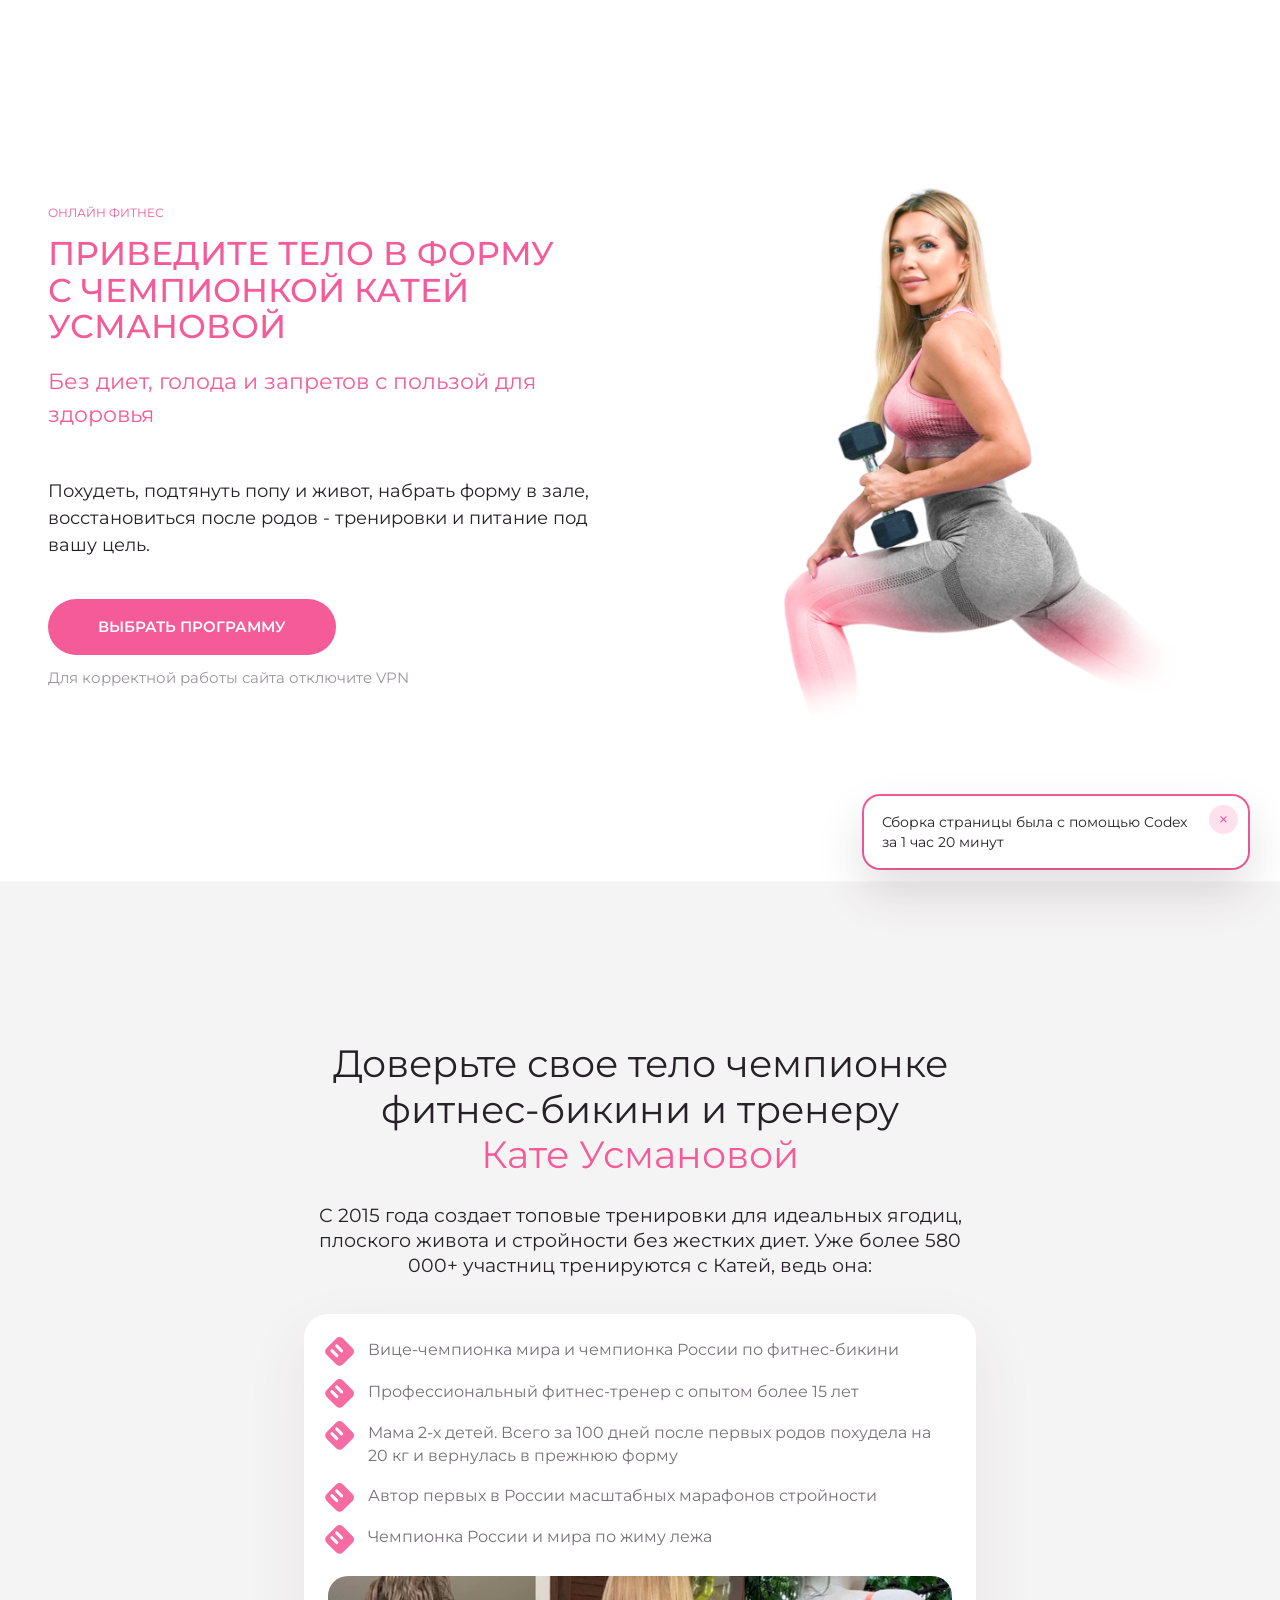
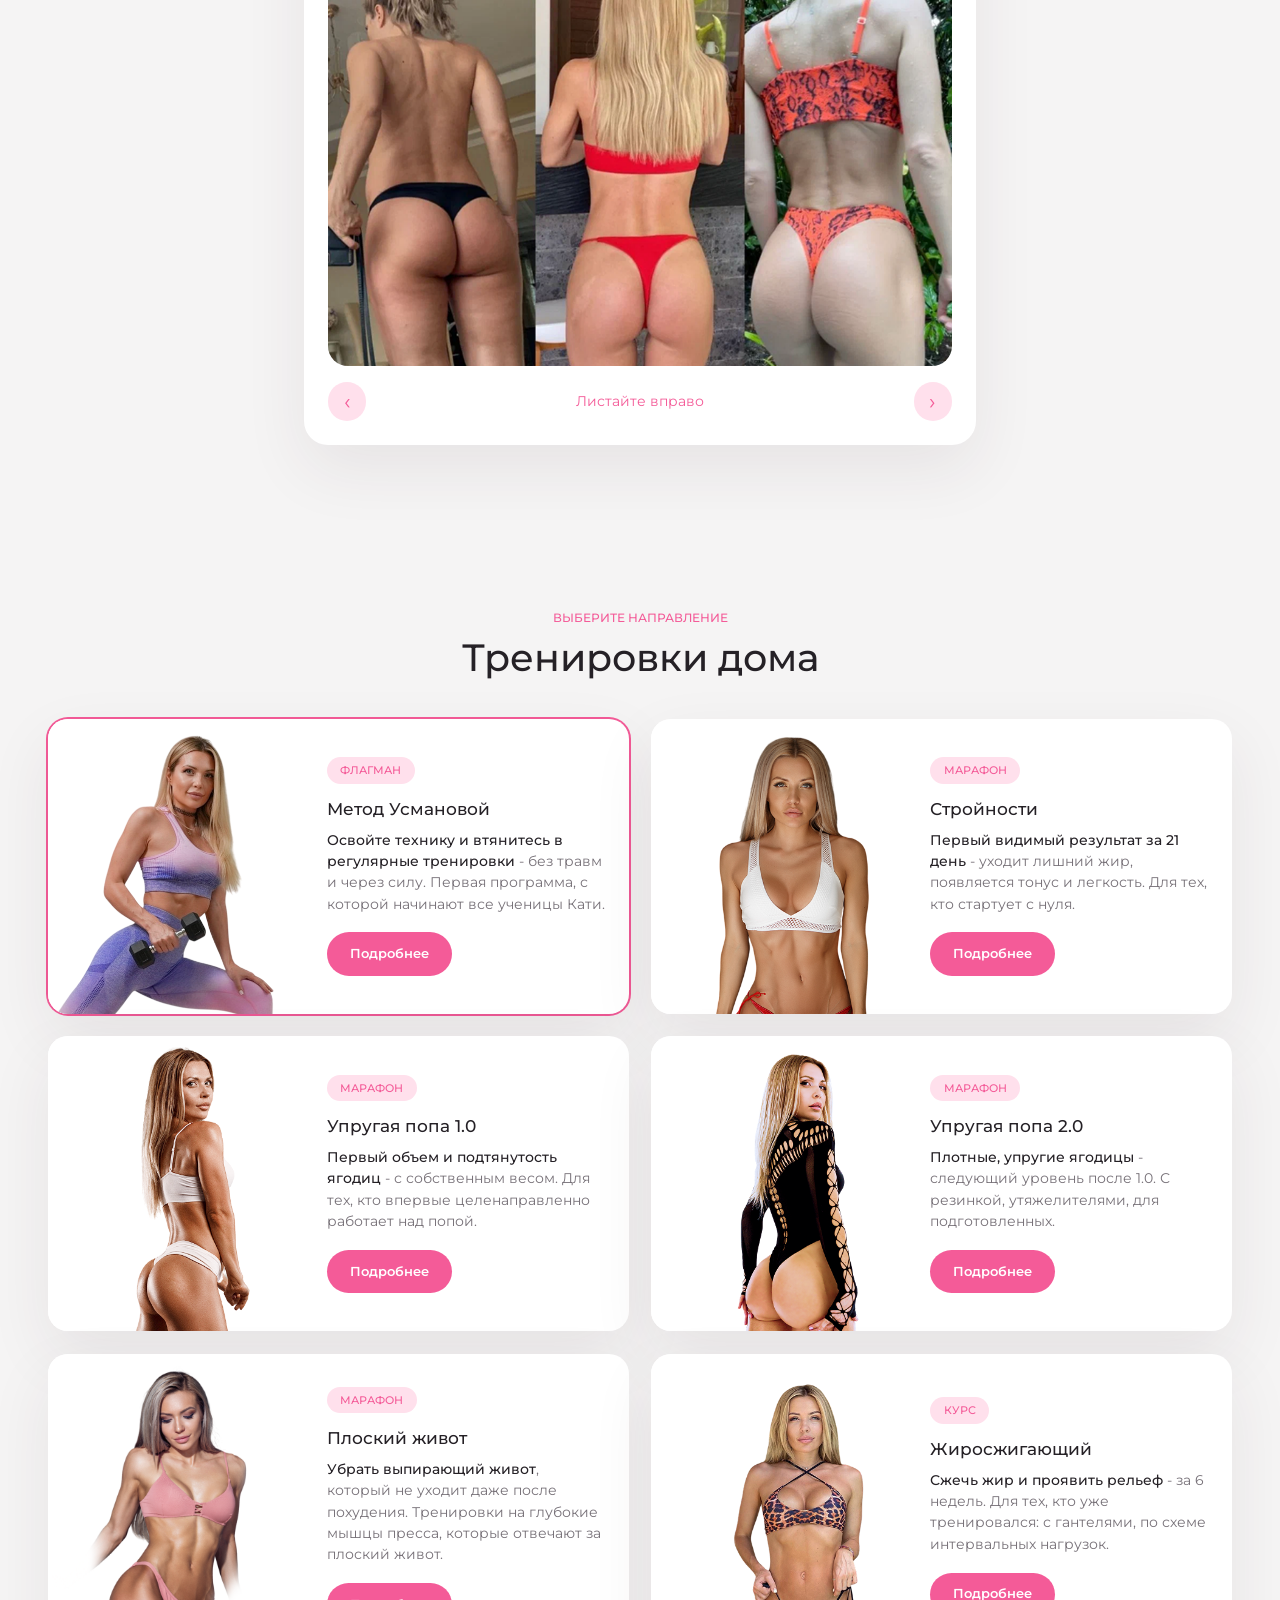
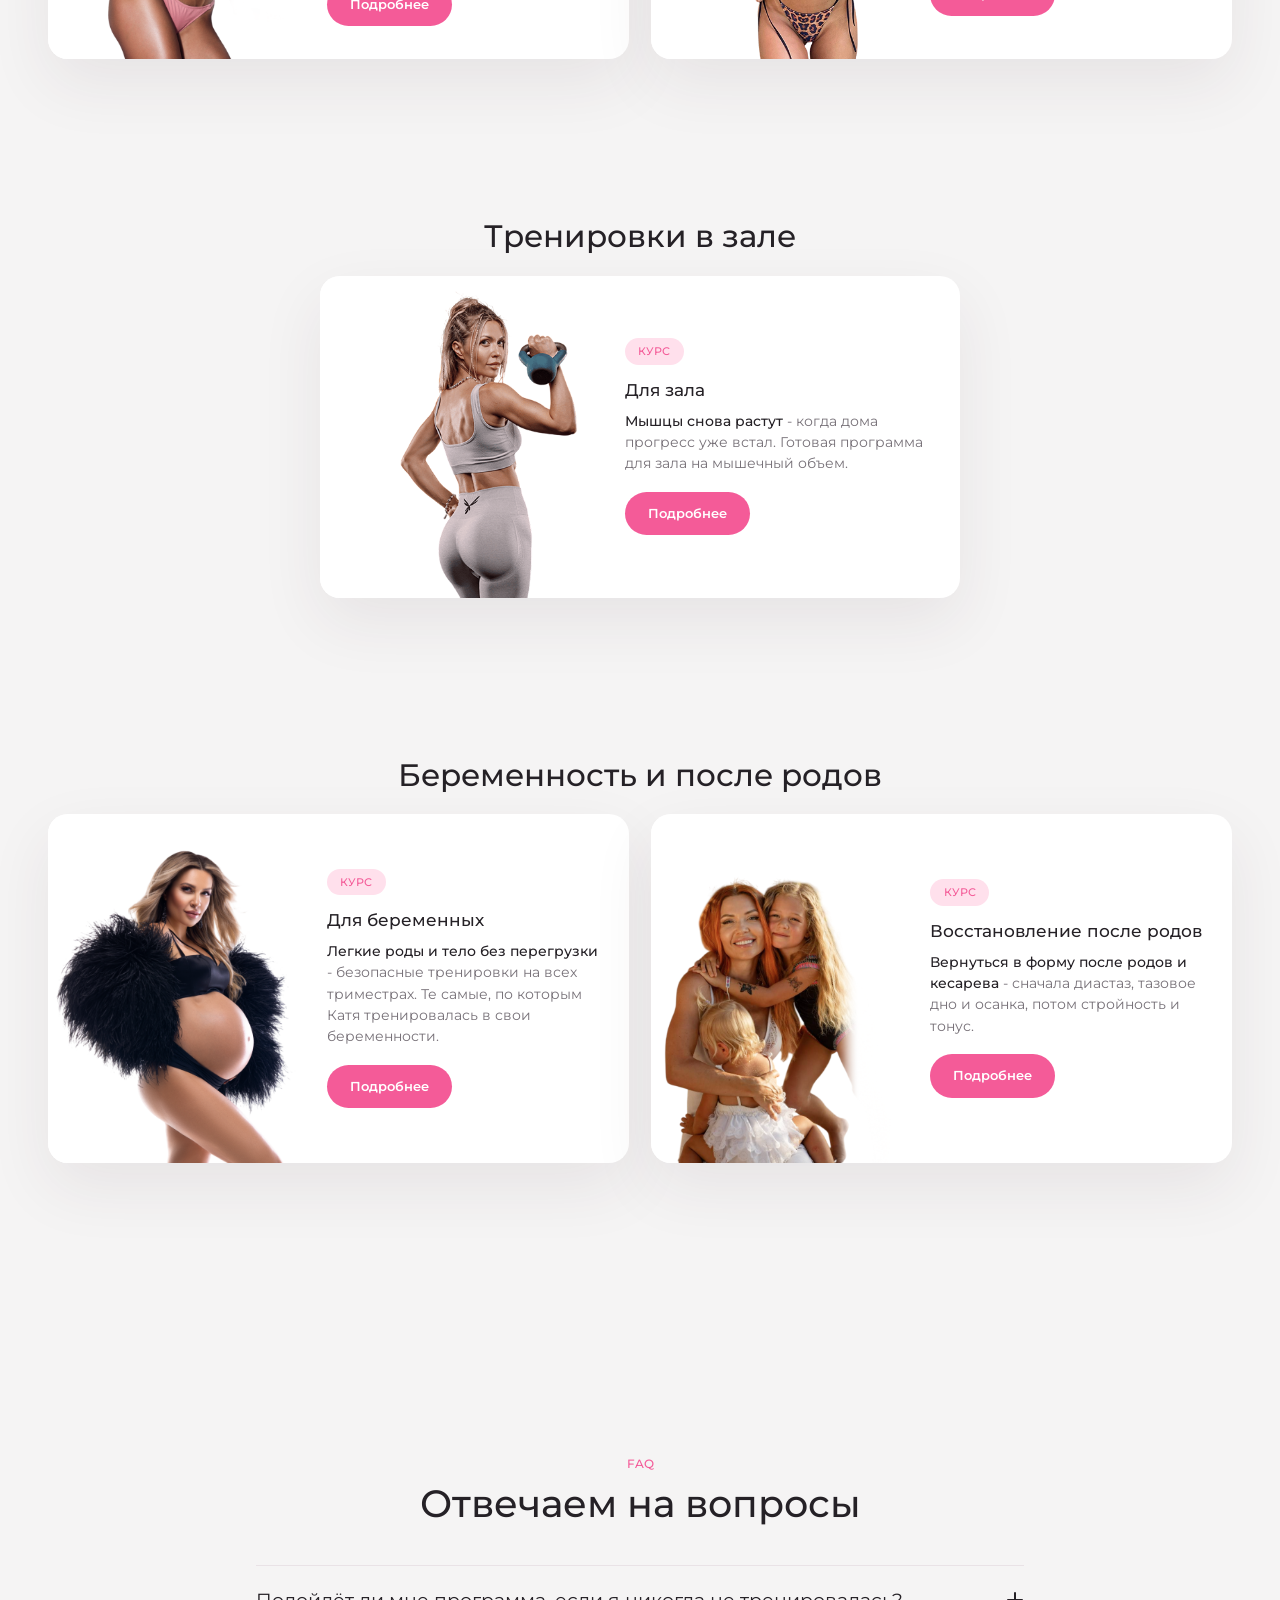
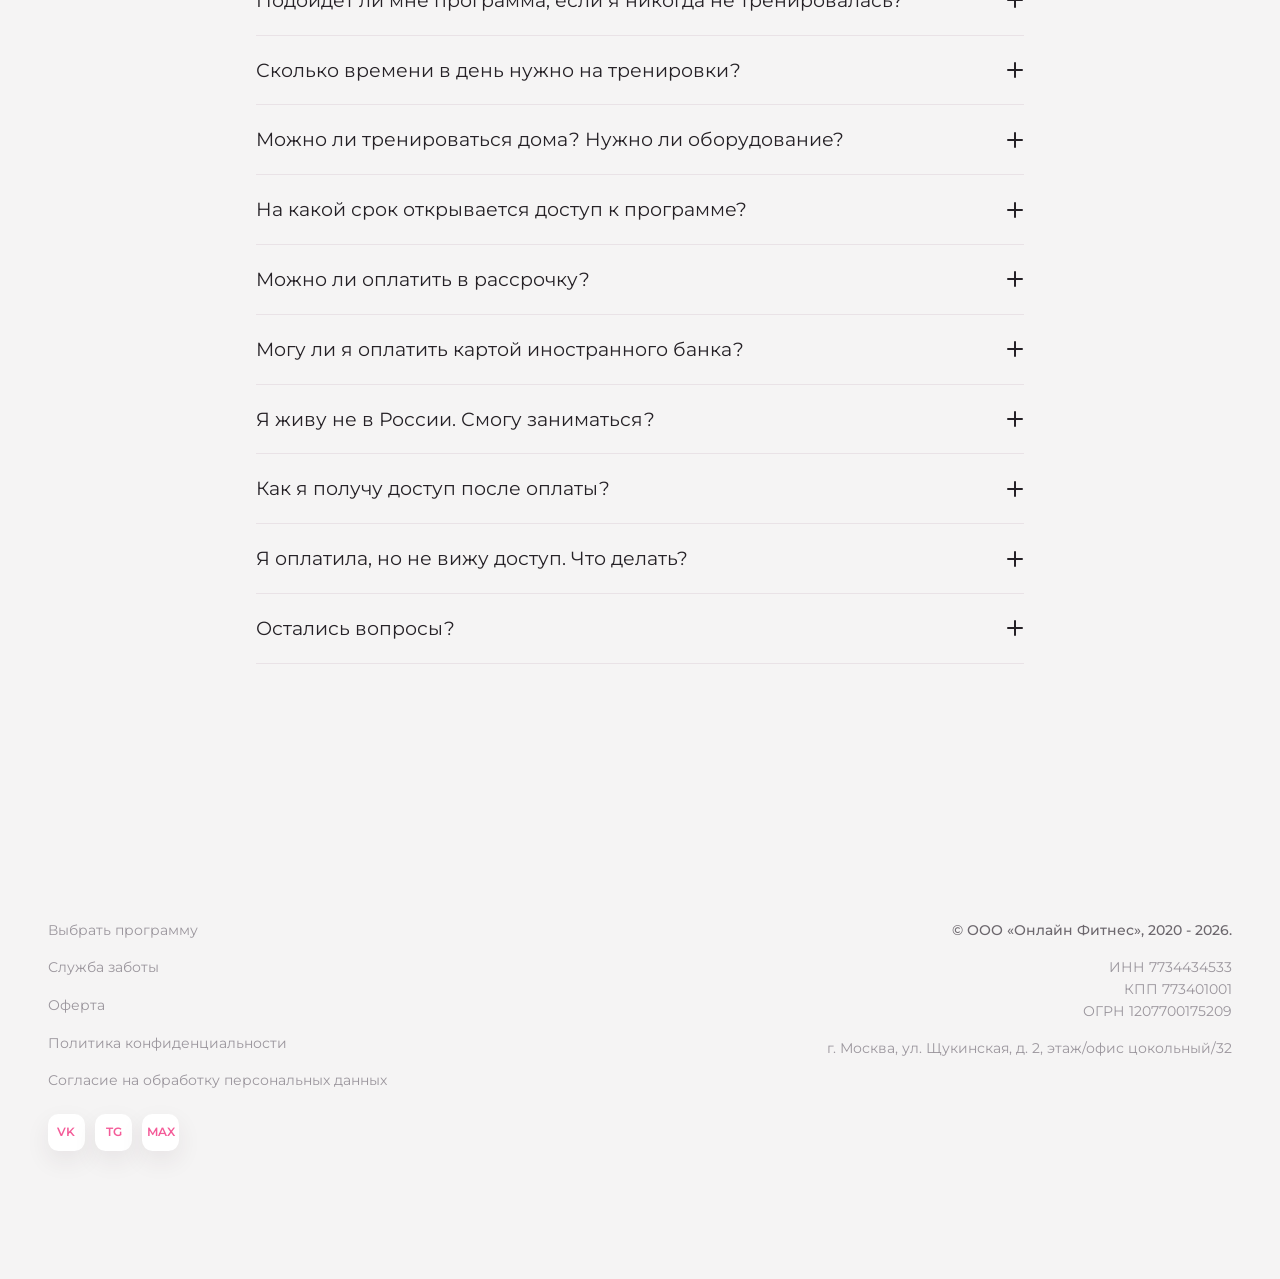
==== index.html @ 81ac055d "Add trainer trust section with results slider" ====
<!doctype html>
<html lang="ru">
  <head>
    <meta charset="utf-8">
    <meta name="viewport" content="width=device-width, initial-scale=1">
    <title>Онлайн Фитнес с Катей Усмановой</title>
    <meta
      name="description"
      content="Тренировки дома, в зале, во время беременности и после родов с Катей Усмановой."
    >
    <link rel="preconnect" href="https://fonts.googleapis.com">
    <link rel="preconnect" href="https://fonts.gstatic.com" crossorigin>
    <link
      href="https://fonts.googleapis.com/css2?family=Montserrat:wght@400;500;600;700;800&display=swap"
      rel="stylesheet"
    >
    <link rel="stylesheet" href="styles.css">
  </head>
  <body>
    <header class="hero" id="top">
      <div class="hero__content">
        <p class="hero__kicker">Онлайн фитнес</p>
        <h1>
          <span class="hero__title-line hero__title-line--nowrap">Приведите тело в форму</span>
          <span class="hero__title-line">с чемпионкой Катей</span>
          <span class="hero__title-line">Усмановой</span>
        </h1>
        <p class="hero__lead">Без диет, голода и запретов с пользой для здоровья</p>
        <p class="hero__text">
          Похудеть, подтянуть попу и живот, набрать форму в зале, восстановиться после родов -
          тренировки и питание под вашу цель.
        </p>
        <div class="hero__actions">
          <a class="button button--primary" href="#programs">Выбрать программу</a>
          <span>Для корректной работы сайта отключите VPN</span>
        </div>
      </div>
      <div class="hero__media" aria-hidden="true">
        <img src="assets/hero-kate.png" alt="">
      </div>
    </header>

    <main>
      <section class="trust" aria-labelledby="trust-title">
        <div class="trust__intro">
          <h2 id="trust-title">
            Доверьте свое тело чемпионке фитнес-бикини и тренеру
            <span>Кате Усмановой</span>
          </h2>
          <p>
            С 2015 года создает топовые тренировки для идеальных ягодиц, плоского живота
            и стройности без жестких диет. Уже более 580 000+ участниц тренируются с Катей,
            ведь она:
          </p>
        </div>

        <div class="trust__card">
          <ul class="trust__facts">
            <li>Вице-чемпионка мира и чемпионка России по фитнес-бикини</li>
            <li>Профессиональный фитнес-тренер с опытом более 15 лет</li>
            <li>Мама 2-х детей. Всего за 100 дней после первых родов похудела на 20 кг и вернулась в прежнюю форму</li>
            <li>Автор первых в России масштабных марафонов стройности</li>
            <li>Чемпионка России и мира по жиму лежа</li>
          </ul>

          <div class="trust-slider" data-trust-slider>
            <div class="trust-slider__viewport">
              <div class="trust-slider__track" data-trust-track>
                <figure class="trust-slide is-active">
                  <img src="assets/results-01.png" alt="Результаты учениц в домашних тренировках и зале">
                </figure>
                <figure class="trust-slide">
                  <img src="assets/results-02.png" alt="Трансформация тела после беременности">
                </figure>
                <figure class="trust-slide">
                  <img src="assets/results-03.png" alt="Результат похудения и тонуса живота">
                </figure>
                <figure class="trust-slide">
                  <img src="assets/results-04.png" alt="Восстановление формы после родов">
                </figure>
                <figure class="trust-slide">
                  <img src="assets/results-05.png" alt="Форма после беременности и тренировок">
                </figure>
                <figure class="trust-slide">
                  <img src="assets/results-06.png" alt="Результат программы в зале">
                </figure>
                <figure class="trust-slide">
                  <img src="assets/results-07.png" alt="Сравнение результата тренировок">
                </figure>
              </div>
            </div>
            <div class="trust-slider__controls">
              <button type="button" aria-label="Предыдущий слайд" data-trust-prev>‹</button>
              <span>Листайте вправо</span>
              <button type="button" aria-label="Следующий слайд" data-trust-next>›</button>
            </div>
          </div>
        </div>
      </section>

      <section class="programs" id="programs" aria-labelledby="programs-title">
        <div class="section-heading">
          <span>Выберите направление</span>
          <h2 id="programs-title">Тренировки дома</h2>
        </div>

        <div class="program-group">
          <div class="program-grid">
            <a class="program-card program-card--method program-card--featured" href="program.html?program=method">
              <img src="assets/method.png" alt="Метод Усмановой">
              <div class="program-card__body">
                <span class="program-card__label">Флагман</span>
                <h4>Метод Усмановой</h4>
                <p><span>Освойте технику и втянитесь в регулярные тренировки</span> - без травм и через силу. Первая программа, с которой начинают все ученицы Кати.</p>
                <span class="button button--small">Подробнее</span>
              </div>
            </a>
            <a class="program-card program-card--slim" href="program.html?program=slim">
              <img src="assets/slim.png" alt="Стройности">
              <div class="program-card__body">
                <span class="program-card__label">Марафон</span>
                <h4>Стройности</h4>
                <p><span>Первый видимый результат за 21 день</span> - уходит лишний жир, появляется тонус и легкость. Для тех, кто стартует с нуля.</p>
                <span class="button button--small">Подробнее</span>
              </div>
            </a>
            <a class="program-card program-card--glutes-10" href="program.html?program=glutes-10">
              <img src="assets/glutes-10.png" alt="Упругая попа 1.0">
              <div class="program-card__body">
                <span class="program-card__label">Марафон</span>
                <h4>Упругая попа 1.0</h4>
                <p><span>Первый объем и подтянутость ягодиц</span> - с собственным весом. Для тех, кто впервые целенаправленно работает над попой.</p>
                <span class="button button--small">Подробнее</span>
              </div>
            </a>
            <a class="program-card program-card--glutes-20" href="program.html?program=glutes-20">
              <img src="assets/glutes-20.png" alt="Упругая попа 2.0">
              <div class="program-card__body">
                <span class="program-card__label">Марафон</span>
                <h4>Упругая попа 2.0</h4>
                <p><span>Плотные, упругие ягодицы</span> - следующий уровень после 1.0. С резинкой, утяжелителями, для подготовленных.</p>
                <span class="button button--small">Подробнее</span>
              </div>
            </a>
            <a class="program-card program-card--abs" href="program.html?program=abs">
              <img src="assets/abs.png" alt="Плоский живот">
              <div class="program-card__body">
                <span class="program-card__label">Марафон</span>
                <h4>Плоский живот</h4>
                <p><span>Убрать выпирающий живот</span>, который не уходит даже после похудения. Тренировки на глубокие мышцы пресса, которые отвечают за плоский живот.</p>
                <span class="button button--small">Подробнее</span>
              </div>
            </a>
            <a class="program-card program-card--fatburn" href="program.html?program=fatburn">
              <img src="assets/fatburn.png" alt="Жиросжигающий">
              <div class="program-card__body">
                <span class="program-card__label">Курс</span>
                <h4>Жиросжигающий</h4>
                <p><span>Сжечь жир и проявить рельеф</span> - за 6 недель. Для тех, кто уже тренировался: с гантелями, по схеме интервальных нагрузок.</p>
                <span class="button button--small">Подробнее</span>
              </div>
            </a>
          </div>
        </div>

        <div class="program-group">
          <h3>Тренировки в зале</h3>
          <div class="program-grid program-grid--single">
            <a class="program-card program-card--gym" href="program.html?program=gym">
              <img src="assets/gym.png" alt="Для зала">
              <div class="program-card__body">
                <span class="program-card__label">Курс</span>
                <h4>Для зала</h4>
                <p><span>Мышцы снова растут</span> - когда дома прогресс уже встал. Готовая программа для зала на мышечный объем.</p>
                <span class="button button--small">Подробнее</span>
              </div>
            </a>
          </div>
        </div>

        <div class="program-group">
          <h3>Беременность и после родов</h3>
          <div class="program-grid">
            <a class="program-card program-card--pregnancy" href="program.html?program=pregnancy">
              <img src="assets/pregnancy.png" alt="Для беременных">
              <div class="program-card__body">
                <span class="program-card__label">Курс</span>
                <h4>Для беременных</h4>
                <p><span>Легкие роды и тело без перегрузки</span> - безопасные тренировки на всех триместрах. Те самые, по которым Катя тренировалась в свои беременности.</p>
                <span class="button button--small">Подробнее</span>
              </div>
            </a>
            <a class="program-card program-card--postpartum" href="program.html?program=postpartum">
              <img src="assets/postpartum.png" alt="Восстановление после родов">
              <div class="program-card__body">
                <span class="program-card__label">Курс</span>
                <h4>Восстановление после родов</h4>
                <p><span>Вернуться в форму после родов и кесарева</span> - сначала диастаз, тазовое дно и осанка, потом стройность и тонус.</p>
                <span class="button button--small">Подробнее</span>
              </div>
            </a>
          </div>
        </div>
      </section>

      <section class="faq" aria-labelledby="faq-title">
        <div class="section-heading">
          <span>FAQ</span>
          <h2 id="faq-title">Отвечаем на вопросы</h2>
        </div>
        <div class="faq__list">
          <div class="faq-item">
            <button class="faq-item__button" type="button" aria-expanded="false">
              Подойдёт ли мне программа, если я никогда не тренировалась?
              <span></span>
            </button>
            <div class="faq-item__panel">
              <p>Да. На витрине есть программы для старта с нуля - например, Метод Усмановой и Марафон стройности. Катя показывает и объясняет каждое движение, вы просто повторяете. Если не знаете, с чего начать, напишите нам - поможем выбрать программу под вашу цель и уровень.</p>
            </div>
          </div>
          <div class="faq-item">
            <button class="faq-item__button" type="button" aria-expanded="false">
              Сколько времени в день нужно на тренировки?
              <span></span>
            </button>
            <div class="faq-item__panel">
              <p>От 20 до 45 минут. Заниматься можно в любое удобное время - расписания нет, уроки открыты, включаете когда вам удобно днём или вечером.</p>
            </div>
          </div>
          <div class="faq-item">
            <button class="faq-item__button" type="button" aria-expanded="false">
              Можно ли тренироваться дома? Нужно ли оборудование?
              <span></span>
            </button>
            <div class="faq-item__panel">
              <p>Да, все программы рассчитаны на занятия дома. Для большинства достаточно коврика и собственного веса. Для некоторых программ пригодится минимальный инвентарь - фитнес-резинка, лёгкие гантели или утяжелители. Его можно заменить подручными средствами, например бутылками с водой. Что именно нужно, указано в описании каждой программы.</p>
            </div>
          </div>
          <div class="faq-item">
            <button class="faq-item__button" type="button" aria-expanded="false">
              На какой срок открывается доступ к программе?
              <span></span>
            </button>
            <div class="faq-item__panel">
              <p>Срок доступа указан в описании каждой программы.</p>
            </div>
          </div>
          <div class="faq-item">
            <button class="faq-item__button" type="button" aria-expanded="false">
              Можно ли оплатить в рассрочку?
              <span></span>
            </button>
            <div class="faq-item__panel">
              <p>Да, рассрочка доступна. Условия указаны при оформлении заказа.</p>
            </div>
          </div>
          <div class="faq-item">
            <button class="faq-item__button" type="button" aria-expanded="false">
              Могу ли я оплатить картой иностранного банка?
              <span></span>
            </button>
            <div class="faq-item__panel">
              <p>Да. При оформлении заказа нажмите «Оплатить картой иностранного банка», выберите удобный способ на платёжной странице и подтвердите оплату.</p>
            </div>
          </div>
          <div class="faq-item">
            <button class="faq-item__button" type="button" aria-expanded="false">
              Я живу не в России. Смогу заниматься?
              <span></span>
            </button>
            <div class="faq-item__panel">
              <p>Да. Тренировки доступны в любой точке мира - нужен только смартфон, планшет или компьютер с интернетом.</p>
            </div>
          </div>
          <div class="faq-item">
            <button class="faq-item__button" type="button" aria-expanded="false">
              Как я получу доступ после оплаты?
              <span></span>
            </button>
            <div class="faq-item__panel">
              <p>Доступ к программам открывается в личном кабинете сразу после оплаты. Авторизация - по номеру телефона, который вы указали при оформлении заказа.</p>
            </div>
          </div>
          <div class="faq-item">
            <button class="faq-item__button" type="button" aria-expanded="false">
              Я оплатила, но не вижу доступ. Что делать?
              <span></span>
            </button>
            <div class="faq-item__panel">
              <p>Проверьте, что авторизовались по тому же номеру телефона, который указывали при оплате. Письмо-подтверждение приходит на почту в течение суток - загляните и в папку «Спам». Если доступа всё равно нет, напишите в поддержку, поможем.</p>
            </div>
          </div>
          <div class="faq-item">
            <button class="faq-item__button" type="button" aria-expanded="false">
              Остались вопросы?
              <span></span>
            </button>
            <div class="faq-item__panel">
              <p>Напишите нам - поможем выбрать программу и ответим на любой вопрос. ВК: vk.ru/usmanovateam. Почта: help@usmanovasport.ru</p>
            </div>
          </div>
        </div>
      </section>
    </main>

    <footer class="footer">
      <div class="footer__inner">
        <div class="footer__column footer__column--links">
          <a href="#programs">Выбрать программу</a>
          <a href="https://usmanovafit.gymteam.ru/cms/system/contact">Служба заботы</a>
          <a href="https://usmanovafit.gymteam.ru/oferta_fitnes">Оферта</a>
          <a href="https://usmanovafit.gymteam.ru/protection_fitnes">Политика конфиденциальности</a>
          <a href="https://usmanovafit.gymteam.ru/personaldata">Согласие на обработку персональных данных</a>
          <div class="socials" aria-label="Социальные сети">
            <a href="https://vk.ru/usmanovateam" target="_blank" rel="noopener noreferrer" aria-label="VK">VK</a>
            <a href="https://t.me/UsmanovaSport_bot" target="_blank" rel="noopener noreferrer" aria-label="Telegram">TG</a>
            <a href="https://max.ru/id7734434533_1_bot" target="_blank" rel="noopener noreferrer" aria-label="MAX">MAX</a>
          </div>
        </div>
        <div class="footer__column footer__column--details">
          <p class="footer__brand">© ООО «Онлайн Фитнес», 2020 - 2026.</p>
          <p>ИНН 7734434533<br>КПП 773401001<br>ОГРН 1207700175209</p>
          <p>г. Москва, ул. Щукинская, д. 2, этаж/офис цокольный/32</p>
        </div>
      </div>
    </footer>

    <div class="build-popup" data-build-popup hidden>
      <div class="build-popup__content" role="status" aria-live="polite">
        <p>Сборка страницы была с помощью Codex за 1 час 20 минут</p>
        <button class="build-popup__close" type="button" aria-label="Закрыть" data-build-popup-close>×</button>
      </div>
    </div>

    <script src="script.js"></script>
  </body>
</html>
---- styles.css ----
:root {
  --pink: #f45b98;
  --pink-dark: #e63e82;
  --pink-soft: #ffe0ec;
  --ink: #252126;
  --muted: #777178;
  --line: #e9e2e6;
  --surface: #ffffff;
  --page: #f5f4f4;
  --shadow: 0 1.5rem 4rem rgba(63, 43, 55, 0.08);
  font-size: 16px;
}

* {
  box-sizing: border-box;
}

html {
  scroll-behavior: smooth;
}

body {
  margin: 0;
  color: var(--ink);
  background: var(--page);
  font-family: Montserrat, Arial, sans-serif;
  font-size: 1rem;
  font-weight: 400;
  line-height: 1.5;
  -webkit-font-smoothing: antialiased;
  text-rendering: optimizeLegibility;
}

img {
  display: block;
  max-width: 100%;
}

a {
  color: inherit;
  text-decoration: none;
}

.hero {
  min-height: 45rem;
  display: grid;
  grid-template-columns: minmax(0, 1fr) minmax(20rem, 34rem);
  gap: clamp(1.5rem, 4vw, 5rem);
  align-items: center;
  max-width: 82rem;
  margin: 0 auto;
  padding: clamp(6rem, 12vw, 11rem) clamp(1.25rem, 4vw, 3rem) clamp(8rem, 12vw, 10rem);
  background: #ffffff;
  box-shadow: 0 0 0 100vmax #ffffff;
  clip-path: inset(0 -100vmax);
}

.hero__content {
  max-width: 38rem;
}

.hero__kicker,
.section-heading span,
.program-card__label {
  color: var(--pink);
  font-size: 0.78rem;
  font-weight: 500;
  text-transform: uppercase;
}

.hero h1,
.section-heading h2,
.program-group h3,
.program-detail h1 {
  margin: 0;
  line-height: 1.12;
}

.hero h1 {
  color: var(--pink);
  font-size: clamp(1.9rem, 2.55vw, 2.65rem);
  font-weight: 500;
  text-transform: uppercase;
  animation: heroTitleIn 720ms ease both;
}

.hero__title-line {
  display: block;
}

.hero__title-line--nowrap {
  white-space: nowrap;
}

.hero__kicker {
  font-weight: 400;
}

.hero__lead {
  max-width: 32rem;
  margin: 1.25rem 0 0;
  color: var(--pink);
  font-size: clamp(1.12rem, 1.7vw, 1.45rem);
  font-weight: 400;
}

.hero__text {
  max-width: 34rem;
  margin: 3rem 0 0;
  font-size: clamp(1rem, 1.4vw, 1.25rem);
}

.hero__actions {
  display: grid;
  gap: 0.75rem;
  justify-items: start;
  margin-top: 2.5rem;
}

.hero__actions span {
  color: #9b969d;
  font-size: 0.95rem;
}

.hero__media {
  align-self: end;
}

.hero__media img {
  width: min(100%, 31rem);
  margin-left: auto;
}

@keyframes heroTitleIn {
  from {
    opacity: 0;
    transform: translateY(0.9rem);
  }

  to {
    opacity: 1;
    transform: translateY(0);
  }
}

.button {
  display: inline-flex;
  align-items: center;
  justify-content: center;
  min-height: 3.5rem;
  padding: 0 2.4rem;
  border-radius: 999rem;
  background: var(--pink);
  color: #ffffff;
  font-size: 0.92rem;
  font-weight: 600;
  transition: transform 180ms ease, background-color 180ms ease, box-shadow 180ms ease;
}

.button:hover,
.button:focus-visible {
  background: var(--pink-dark);
  box-shadow: 0 0.9rem 2rem rgba(244, 91, 152, 0.26);
  transform: translateY(-0.12rem);
}

.button--primary {
  min-width: 18rem;
  text-transform: uppercase;
}

.button--small {
  min-height: 2.7rem;
  padding: 0 1.45rem;
  font-size: 0.82rem;
}

.trust {
  max-width: 82rem;
  margin: 0 auto;
  padding: 10rem clamp(1.25rem, 4vw, 3rem) 0;
}

.trust__intro {
  max-width: 48rem;
  margin: 0 auto 2.25rem;
  text-align: center;
}

.trust__intro h2 {
  margin: 0;
  color: var(--ink);
  font-size: clamp(1.8rem, 3vw, 2.65rem);
  font-weight: 400;
  line-height: 1.18;
}

.trust__intro h2 span {
  color: var(--pink);
  white-space: nowrap;
}

.trust__intro p {
  max-width: 42rem;
  margin: 1.6rem auto 0;
  font-size: clamp(1rem, 1.45vw, 1.2rem);
  line-height: 1.35;
}

.trust__card {
  max-width: 42rem;
  margin: 0 auto;
  padding: clamp(1rem, 2vw, 1.5rem);
  border-radius: 1.5rem;
  background: #ffffff;
  box-shadow: var(--shadow);
}

.trust__facts {
  display: grid;
  gap: 1rem;
  margin: 0;
  padding: 0;
  list-style: none;
}

.trust__facts li {
  position: relative;
  min-height: 1.6rem;
  padding-left: 2.5rem;
  color: var(--muted);
  font-size: clamp(0.95rem, 1.25vw, 1.08rem);
  line-height: 1.45;
}

.trust__facts li::before {
  content: "";
  position: absolute;
  top: 0.15rem;
  left: 0;
  width: 1.45rem;
  height: 1.45rem;
  background: var(--pink);
  border-radius: 0.28rem;
  transform: rotate(45deg);
  opacity: 0.9;
}

.trust__facts li::after {
  content: "";
  position: absolute;
  top: 0.55rem;
  left: 0.4rem;
  width: 0.65rem;
  height: 0.2rem;
  border-radius: 999rem;
  background: #ffffff;
  box-shadow: 0 0.42rem 0 #ffffff;
  transform: rotate(45deg);
}

.trust-slider {
  margin-top: 1.6rem;
}

.trust-slider__viewport {
  overflow: hidden;
  border-radius: 1.25rem;
}

.trust-slider__track {
  display: flex;
  transition: transform 380ms ease;
  will-change: transform;
}

.trust-slide {
  flex: 0 0 100%;
  margin: 0;
  background: var(--page);
}

.trust-slide img {
  width: 100%;
  aspect-ratio: 16 / 10;
  object-fit: cover;
  object-position: center;
}

.trust-slider__controls {
  display: grid;
  grid-template-columns: 2.4rem 1fr 2.4rem;
  gap: 0.8rem;
  align-items: center;
  margin-top: 1rem;
  color: var(--pink);
  font-size: 0.86rem;
  text-align: center;
}

.trust-slider__controls button {
  display: inline-flex;
  align-items: center;
  justify-content: center;
  width: 2.4rem;
  height: 2.4rem;
  border: 0;
  border-radius: 999rem;
  background: var(--pink-soft);
  color: var(--pink);
  cursor: pointer;
  font: inherit;
  font-size: 1.4rem;
  line-height: 1;
  transition: background-color 180ms ease, transform 180ms ease;
}

.trust-slider__controls button:hover,
.trust-slider__controls button:focus-visible {
  background: #ffd2e3;
  transform: translateY(-0.08rem);
}

.programs,
.faq {
  max-width: 82rem;
  margin: 0 auto;
  padding: 10rem clamp(1.25rem, 4vw, 3rem);
}

.section-heading {
  max-width: 40rem;
  margin: 0 auto 2.5rem;
  text-align: center;
}

.section-heading h2 {
  margin-top: 0.45rem;
  font-size: clamp(1.8rem, 3vw, 2.75rem);
  font-weight: 500;
}

.program-group + .program-group {
  margin-top: 10rem;
}

.program-group h3 {
  margin-bottom: 1.4rem;
  text-align: center;
  font-size: clamp(1.45rem, 2.4vw, 2.2rem);
  font-weight: 500;
}

.program-grid {
  display: grid;
  grid-template-columns: repeat(2, minmax(0, 1fr));
  gap: 1.4rem;
}

.program-grid--single {
  max-width: 40rem;
  margin: 0 auto;
  grid-template-columns: 1fr;
}

.program-card {
  display: grid;
  grid-template-columns: minmax(9rem, 44%) minmax(0, 1fr);
  min-height: 17rem;
  overflow: hidden;
  border: 0;
  border-radius: 1.25rem;
  background: var(--surface);
  box-shadow: var(--shadow);
  transition: transform 180ms ease, box-shadow 180ms ease;
}

.program-card.reveal-on-scroll {
  opacity: 0;
  transform: translateY(1.25rem);
}

.program-card.reveal-on-scroll.is-visible {
  opacity: 1;
  transform: translateY(0);
  transition: opacity 560ms ease, transform 560ms ease, box-shadow 180ms ease;
}

.program-card:hover,
.program-card:focus-visible {
  box-shadow: 0 2rem 4rem rgba(63, 43, 55, 0.13), 0 0 0 0.125rem rgba(244, 91, 152, 0.45);
  transform: translateY(-0.18rem);
}

.program-card--featured {
  box-shadow: var(--shadow), 0 0 0 0.125rem var(--pink);
}

.program-card img {
  width: 100%;
  height: 100%;
  padding: 0.35rem 0.25rem 0;
  background: #ffffff;
  object-fit: contain;
  object-position: center bottom;
}

.program-card--method img {
  padding-top: 0.15rem;
}

.program-card--pregnancy img,
.program-card--postpartum img {
  padding-top: 0.2rem;
}

.program-card__body {
  display: flex;
  flex-direction: column;
  align-items: flex-start;
  justify-content: center;
  padding: 1.35rem 1.45rem;
}

.program-card__label {
  display: inline-flex;
  align-items: center;
  min-height: 1.65rem;
  padding: 0 0.85rem;
  border-radius: 999rem;
  background: var(--pink-soft);
  font-size: 0.68rem;
  letter-spacing: 0;
}

.program-card h4 {
  margin: 0.75rem 0 0.5rem;
  font-size: 1.08rem;
  font-weight: 500;
}

.program-card p {
  margin: 0 0 1.1rem;
  color: var(--muted);
  font-size: 0.9rem;
  font-weight: 400;
  line-height: 1.48;
}

.program-card p span {
  color: var(--ink);
  font-weight: 500;
}

.faq {
  padding-top: 8rem;
}

.faq__list {
  max-width: 48rem;
  margin: 0 auto;
  border-top: 0.0625rem solid var(--line);
}

.faq-item {
  border-bottom: 0.0625rem solid var(--line);
}

.faq-item__button {
  width: 100%;
  display: grid;
  grid-template-columns: 1fr 1.5rem;
  gap: 1rem;
  align-items: center;
  border: 0;
  padding: 1.25rem 0;
  background: transparent;
  color: var(--ink);
  cursor: pointer;
  font: inherit;
  font-size: clamp(1rem, 1.5vw, 1.28rem);
  font-weight: 400;
  text-align: left;
}

.faq-item__button span {
  position: relative;
  width: 1.1rem;
  height: 1.1rem;
  justify-self: end;
}

.faq-item__button span::before,
.faq-item__button span::after {
  content: "";
  position: absolute;
  top: 50%;
  left: 50%;
  width: 1rem;
  height: 0.125rem;
  border-radius: 999rem;
  background: var(--ink);
  transform: translate(-50%, -50%);
  transition: transform 220ms ease;
}

.faq-item__button span::after {
  transform: translate(-50%, -50%) rotate(90deg);
}

.faq-item__panel {
  display: grid;
  grid-template-rows: 0fr;
  transition: grid-template-rows 260ms ease;
}

.faq-item__panel p {
  min-height: 0;
  overflow: hidden;
  margin: 0;
  color: var(--muted);
  font-size: 0.98rem;
}

.faq-item.is-open .faq-item__panel {
  grid-template-rows: 1fr;
}

.faq-item.is-open .faq-item__panel p {
  padding-bottom: 1.2rem;
}

.faq-item.is-open .faq-item__button span::after {
  transform: translate(-50%, -50%) rotate(0deg);
}

.footer {
  padding: 6rem clamp(1.25rem, 4vw, 3rem) 8rem;
}

.footer__inner {
  max-width: 76rem;
  display: grid;
  grid-template-columns: repeat(2, minmax(0, 1fr));
  gap: 2.5rem;
  margin: 0 auto;
  color: #9b969d;
  font-size: 0.9rem;
}

.footer__brand {
  color: #6c676d;
  font-weight: 500;
}

.footer__column {
  display: grid;
  align-content: start;
  gap: 1rem;
}

.footer__column p {
  margin: 0;
}

.footer__column--links a {
  width: fit-content;
  transition: color 180ms ease;
}

.footer__column--details {
  justify-items: end;
  text-align: right;
}

.footer__column--links a:hover,
.footer__column--links a:focus-visible {
  color: var(--pink);
}

.socials {
  display: flex;
  gap: 0.65rem;
  margin-top: 0.4rem;
}

.socials a {
  display: inline-flex;
  align-items: center;
  justify-content: center;
  width: 2.3rem;
  height: 2.3rem;
  border-radius: 0.65rem;
  background: #ffffff;
  color: var(--pink);
  font-size: 0.72rem;
  font-weight: 600;
  box-shadow: 0 0.6rem 1.5rem rgba(63, 43, 55, 0.08);
}

.build-popup {
  position: fixed;
  right: clamp(1rem, 3vw, 2rem);
  bottom: clamp(1rem, 3vw, 2rem);
  z-index: 20;
  max-width: min(24rem, calc(100vw - 2rem));
}

.build-popup__content {
  position: relative;
  padding: 1rem 3rem 1rem 1.1rem;
  border-radius: 1rem;
  background: #ffffff;
  color: var(--ink);
  box-shadow: 0 1.4rem 3rem rgba(63, 43, 55, 0.16), 0 0 0 0.125rem var(--pink);
  animation: popupIn 420ms ease both;
}

.build-popup__content p {
  margin: 0;
  font-size: 0.9rem;
  line-height: 1.4;
}

.build-popup__close {
  position: absolute;
  top: 0.55rem;
  right: 0.65rem;
  display: inline-flex;
  align-items: center;
  justify-content: center;
  width: 1.8rem;
  height: 1.8rem;
  border: 0;
  border-radius: 999rem;
  background: var(--pink-soft);
  color: var(--pink);
  cursor: pointer;
  font: inherit;
  font-size: 1.2rem;
  line-height: 1;
}

.build-popup.is-closing .build-popup__content {
  animation: popupOut 220ms ease both;
}

@keyframes popupIn {
  from {
    opacity: 0;
    transform: translateY(0.8rem) scale(0.98);
  }

  to {
    opacity: 1;
    transform: translateY(0) scale(1);
  }
}

@keyframes popupOut {
  to {
    opacity: 0;
    transform: translateY(0.4rem) scale(0.98);
  }
}

.program-page {
  position: relative;
  min-height: 100vh;
  display: grid;
  place-content: center;
  justify-items: center;
  gap: 1.25rem;
  padding: clamp(1.25rem, 4vw, 4rem);
}

.back-link {
  position: absolute;
  top: clamp(1.25rem, 4vw, 2.25rem);
  left: clamp(1.25rem, 4vw, 2.25rem);
  width: fit-content;
  color: var(--pink);
  font-weight: 500;
}

.program-detail {
  display: grid;
  grid-template-columns: minmax(10rem, 16rem) minmax(0, 24rem);
  gap: clamp(1.25rem, 4vw, 2.5rem);
  align-items: center;
  width: min(100%, 48rem);
  padding: clamp(1.25rem, 3vw, 2.25rem);
  border-radius: 1.25rem;
  background: #ffffff;
  box-shadow: var(--shadow);
}

.program-detail h1 {
  margin-top: 0.85rem;
  color: var(--pink);
  font-size: clamp(1.75rem, 4vw, 3rem);
  font-weight: 500;
  text-transform: uppercase;
}

.program-detail__text > p {
  max-width: 27rem;
  color: var(--muted);
  font-size: clamp(0.95rem, 1.3vw, 1.08rem);
}

.program-detail__note {
  margin: 0.9rem 0 1.5rem;
  color: var(--ink);
  font-weight: 500;
}

.program-detail__media {
  overflow: hidden;
  border-radius: 1.25rem;
  background: #ffffff;
}

.program-detail__media img {
  width: 100%;
  aspect-ratio: 4 / 5;
  padding: 0.35rem;
  object-fit: contain;
  object-position: top center;
}

@media (max-width: 64rem) {
  .hero {
    min-height: auto;
    grid-template-columns: 1fr;
    background: #ffffff;
  }

  .hero__media {
    order: -1;
    max-width: 24rem;
    margin: 0 auto -2rem;
  }

  .hero__media img {
    margin: 0 auto;
  }

  .hero__text {
    margin-top: 2rem;
  }

  .program-grid {
    grid-template-columns: 1fr;
    max-width: 42rem;
    margin: 0 auto;
  }

  .program-detail {
    grid-template-columns: 1fr;
  }
}

@media (max-width: 61.9375rem) {
  .trust {
    padding-top: 6rem;
  }

  .trust__card {
    max-width: 38rem;
  }

  .trust-slide img {
    aspect-ratio: 1 / 1;
  }

  .programs,
  .faq {
    padding-top: 6rem;
    padding-bottom: 6rem;
  }

  .program-group + .program-group {
    margin-top: 6rem;
  }

  .faq {
    padding-top: 5rem;
  }

  .footer {
    padding-top: 4rem;
    padding-bottom: 5rem;
  }

  .hero {
    min-height: calc(100svh - 2rem);
    display: flex;
    flex-direction: column;
    justify-content: flex-start;
    gap: 0;
    margin: 1rem;
    padding: clamp(1rem, 2.8vw, 1.5rem) clamp(1rem, 2.8vw, 1.5rem) clamp(2rem, 5vw, 3.5rem);
    border-radius: 0.9rem;
    overflow: hidden;
    background: #ffffff;
    box-shadow: none;
    clip-path: none;
  }

  .hero__content {
    display: contents;
    text-align: center;
  }

  .hero__kicker {
    display: none;
  }

  .hero h1 {
    order: 1;
    max-width: 36rem;
    margin: 0 auto;
    font-size: clamp(1.35rem, 3vw, 1.85rem);
    line-height: 1.12;
  }

  .hero__lead {
    order: 2;
    max-width: 28rem;
    margin: 0.7rem auto 0;
    font-size: clamp(0.95rem, 2vw, 1.15rem);
    line-height: 1.25;
  }

  .hero__media {
    order: 3;
    width: 100%;
    max-width: none;
    margin: 1rem auto 0;
    flex: 1 1 auto;
    display: flex;
    align-items: center;
    justify-content: center;
    min-height: 0;
  }

  .hero__media img {
    width: min(100%, 31rem);
    max-height: 53svh;
    margin: 0 auto;
    object-fit: contain;
  }

  .hero__text {
    order: 4;
    max-width: 34rem;
    margin: 0.85rem auto 0;
    font-size: clamp(0.82rem, 1.8vw, 1rem);
    line-height: 1.3;
    text-align: center;
  }

  .hero__actions {
    order: 5;
    justify-items: center;
    width: 100%;
    gap: 0.5rem;
    margin-top: 1rem;
  }

  .hero__actions span {
    font-size: clamp(0.62rem, 1.3vw, 0.78rem);
  }

  .button--primary {
    width: min(100%, 24rem);
    min-width: 0;
    min-height: 3.25rem;
    font-size: 0.86rem;
    letter-spacing: 0.08em;
  }

  .button:hover,
  .button:focus-visible {
    background: var(--pink);
    box-shadow: none;
    transform: none;
  }

  .program-card:hover,
  .program-card:focus-visible {
    box-shadow: var(--shadow);
    transform: none;
  }

  .program-card--featured:hover,
  .program-card--featured:focus-visible {
    box-shadow: var(--shadow), 0 0 0 0.125rem var(--pink);
  }

  .footer__column--links a:hover,
  .footer__column--links a:focus-visible {
    color: inherit;
  }

  .trust-slider__controls button:hover,
  .trust-slider__controls button:focus-visible {
    background: var(--pink-soft);
    transform: none;
  }
}

@media (max-width: 42rem) {
  :root {
    font-size: 15px;
  }

  .hero {
    min-height: calc(100svh - 2rem);
    display: flex;
    flex-direction: column;
    justify-content: flex-start;
    gap: 0;
    margin: 1rem;
    padding: 0.7rem 0.75rem 1.5rem;
    border-radius: 0.9rem;
    overflow: hidden;
    background: #ffffff;
    box-shadow: none;
    clip-path: none;
  }

  .hero__content {
    display: contents;
    text-align: center;
  }

  .hero__kicker {
    display: none;
  }

  .hero h1 {
    order: 1;
    max-width: 25rem;
    margin: 0 auto;
    font-size: clamp(0.98rem, 4.9vw, 1.32rem);
    line-height: 1.12;
  }

  .hero__lead {
    order: 2;
    max-width: 18rem;
    margin: 0.55rem auto 0;
    font-size: clamp(0.82rem, 3.5vw, 0.98rem);
    line-height: 1.25;
  }

  .hero__media {
    order: 3;
    width: 100%;
    max-width: none;
    margin: 0.8rem auto 0;
    flex: 1 1 auto;
    display: flex;
    align-items: center;
    justify-content: center;
    min-height: 0;
  }

  .hero__media img {
    width: min(100%, 25rem);
    max-height: 61svh;
    object-fit: contain;
  }

  .hero__text {
    order: 4;
    max-width: 23rem;
    margin: 0.65rem auto 0;
    font-size: clamp(0.62rem, 2.7vw, 0.78rem);
    line-height: 1.25;
  }

  .hero__actions {
    order: 5;
    justify-items: center;
    width: 100%;
    gap: 0.45rem;
    margin-top: 0.75rem;
  }

  .hero__actions span {
    font-size: clamp(0.58rem, 2.4vw, 0.7rem);
  }

  .button--primary {
    width: 100%;
    min-width: 0;
    min-height: 3.15rem;
    font-size: 0.78rem;
    letter-spacing: 0.08em;
  }

  .trust {
    padding-top: 5rem;
  }

  .trust__intro {
    margin-bottom: 1.5rem;
  }

  .trust__intro h2 {
    font-size: clamp(1.45rem, 7vw, 2rem);
  }

  .trust__intro h2 span {
    white-space: normal;
  }

  .trust__intro p {
    margin-top: 1rem;
    font-size: 0.95rem;
  }

  .trust__card {
    padding: 1rem;
    border-radius: 1.25rem;
  }

  .trust__facts {
    gap: 0.85rem;
  }

  .trust__facts li {
    padding-left: 2.1rem;
    font-size: 0.9rem;
  }

  .trust__facts li::before {
    width: 1.25rem;
    height: 1.25rem;
  }

  .trust__facts li::after {
    top: 0.48rem;
    left: 0.33rem;
  }

  .trust-slider__controls {
    grid-template-columns: 2.2rem 1fr 2.2rem;
    gap: 0.5rem;
  }

  .program-card {
    grid-template-columns: minmax(9.5rem, 45%) 1fr;
    min-height: 16rem;
  }

  .program-card img {
    padding-left: 0.35rem;
    padding-right: 0.35rem;
  }

  .program-card__body {
    padding: 1rem;
  }

  .program-card h4 {
    font-size: 1rem;
  }

  .program-card p {
    font-size: 0.84rem;
    line-height: 1.45;
  }

  .button--small {
    min-height: 2.35rem;
    padding: 0 1.05rem;
  }

  .footer__inner {
    grid-template-columns: 1fr;
    text-align: center;
  }

  .footer__column,
  .footer__column--links {
    justify-items: center;
  }

  .footer__column--details {
    text-align: center;
  }
}

@media (prefers-reduced-motion: reduce) {
  html {
    scroll-behavior: auto;
  }

  *,
  *::before,
  *::after {
    transition-duration: 0.001ms !important;
    animation-duration: 0.001ms !important;
    animation-iteration-count: 1 !important;
  }

  .program-card.reveal-on-scroll {
    opacity: 1;
    transform: none;
  }
}

@media (max-width: 27rem) {
  .program-card {
    grid-template-columns: 1fr;
  }

  .program-card img {
    max-height: 18rem;
  }
}
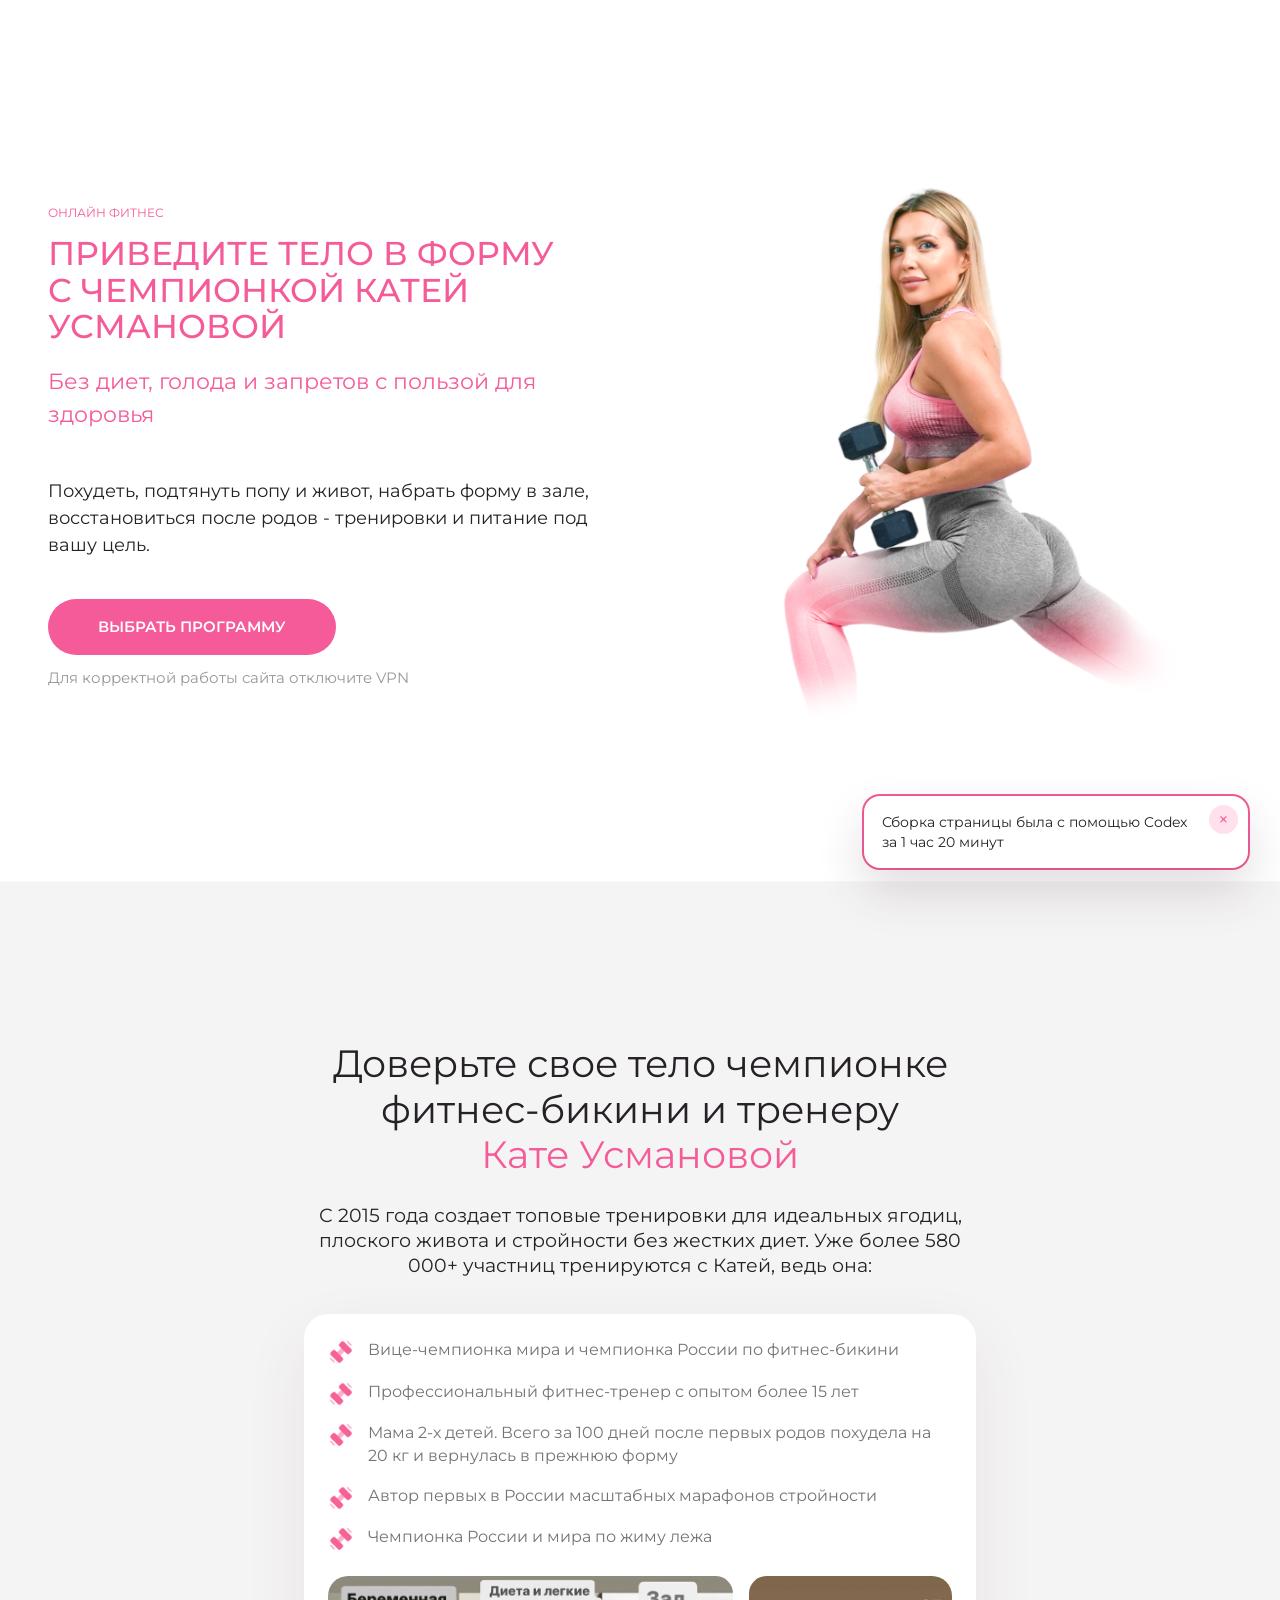
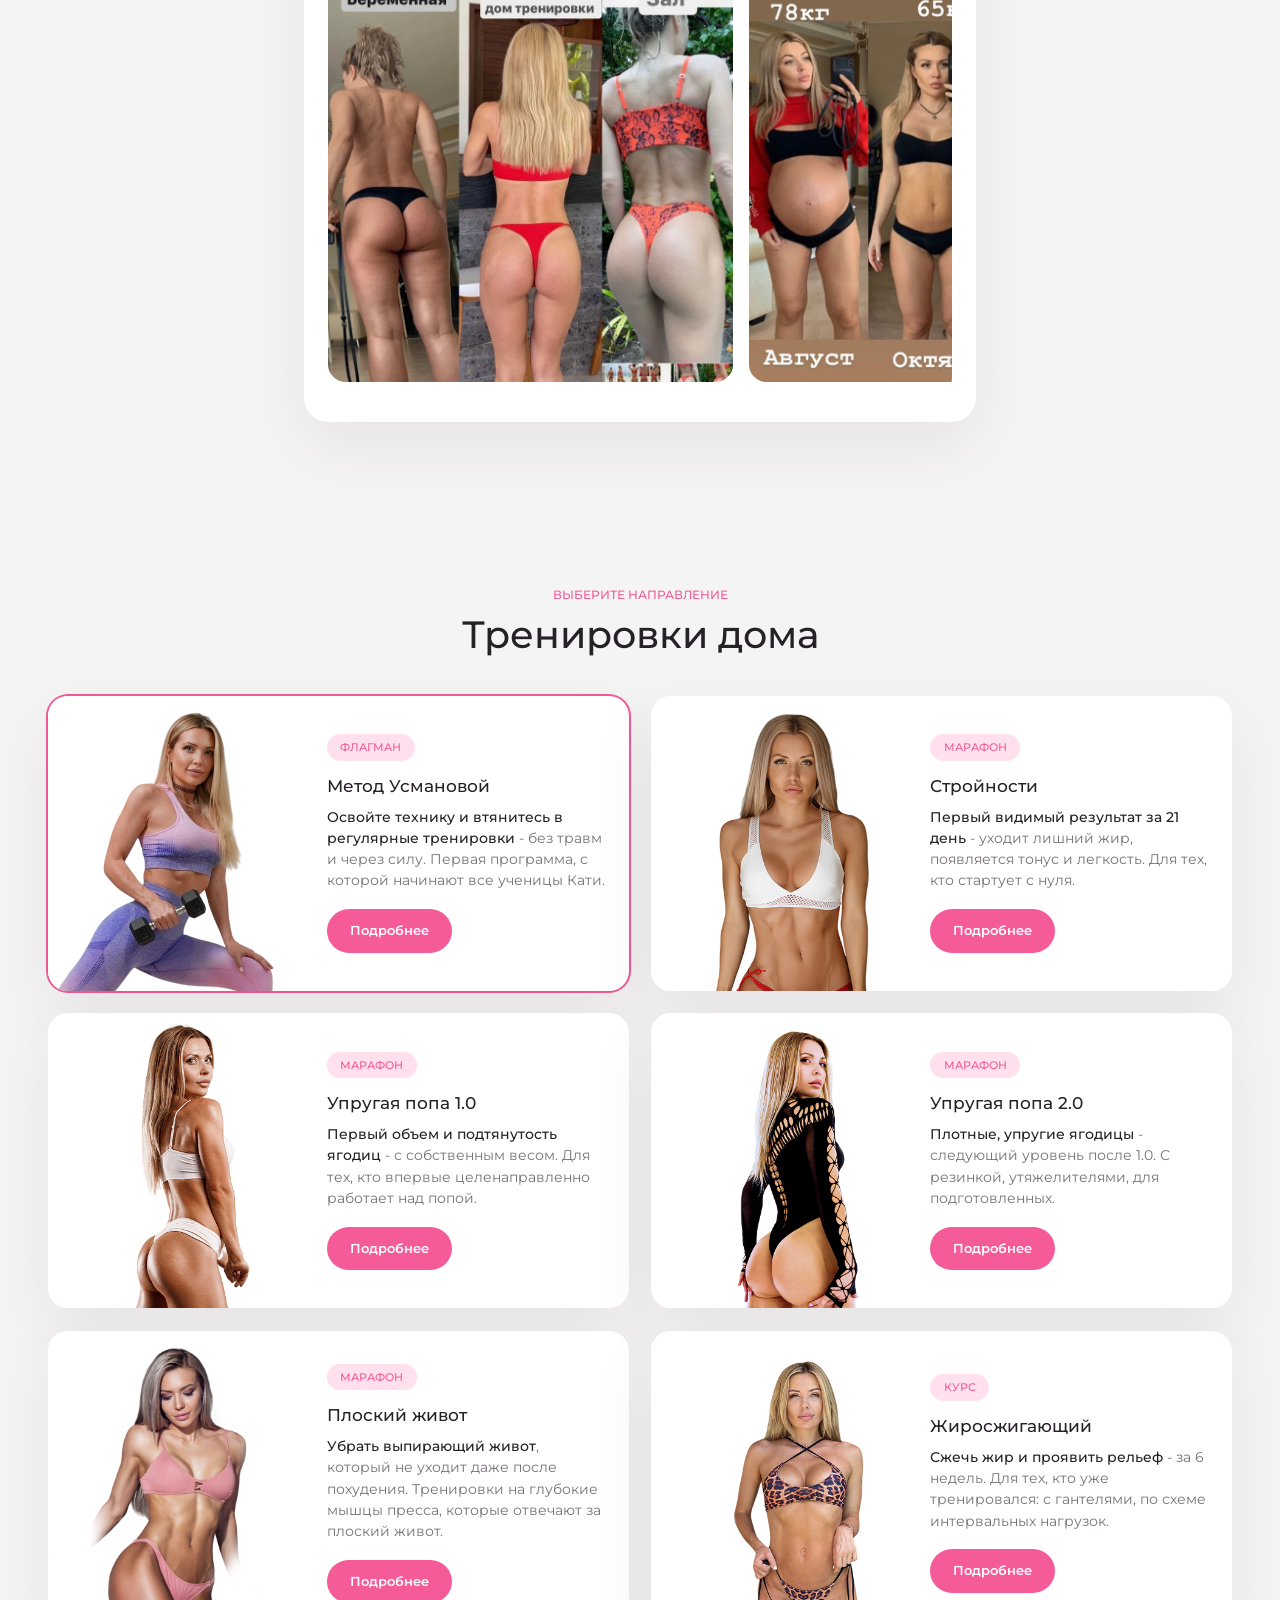
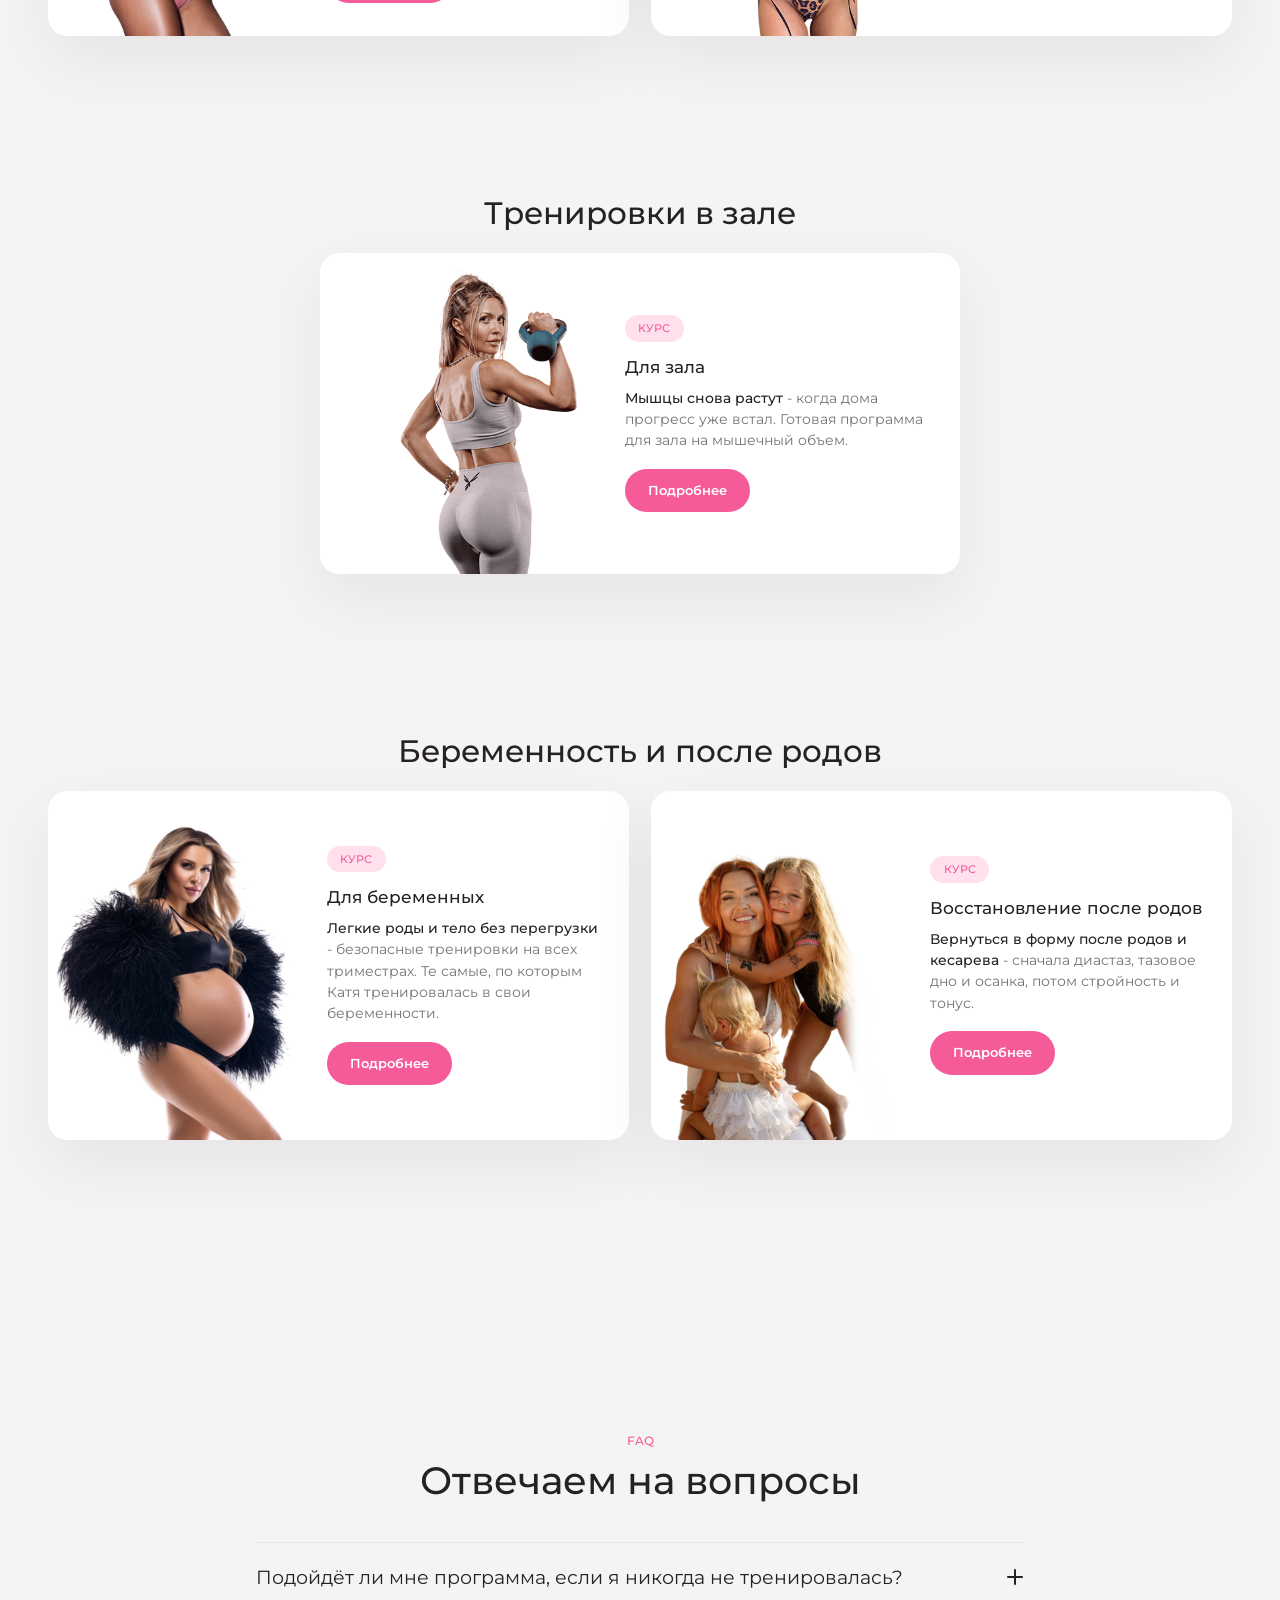
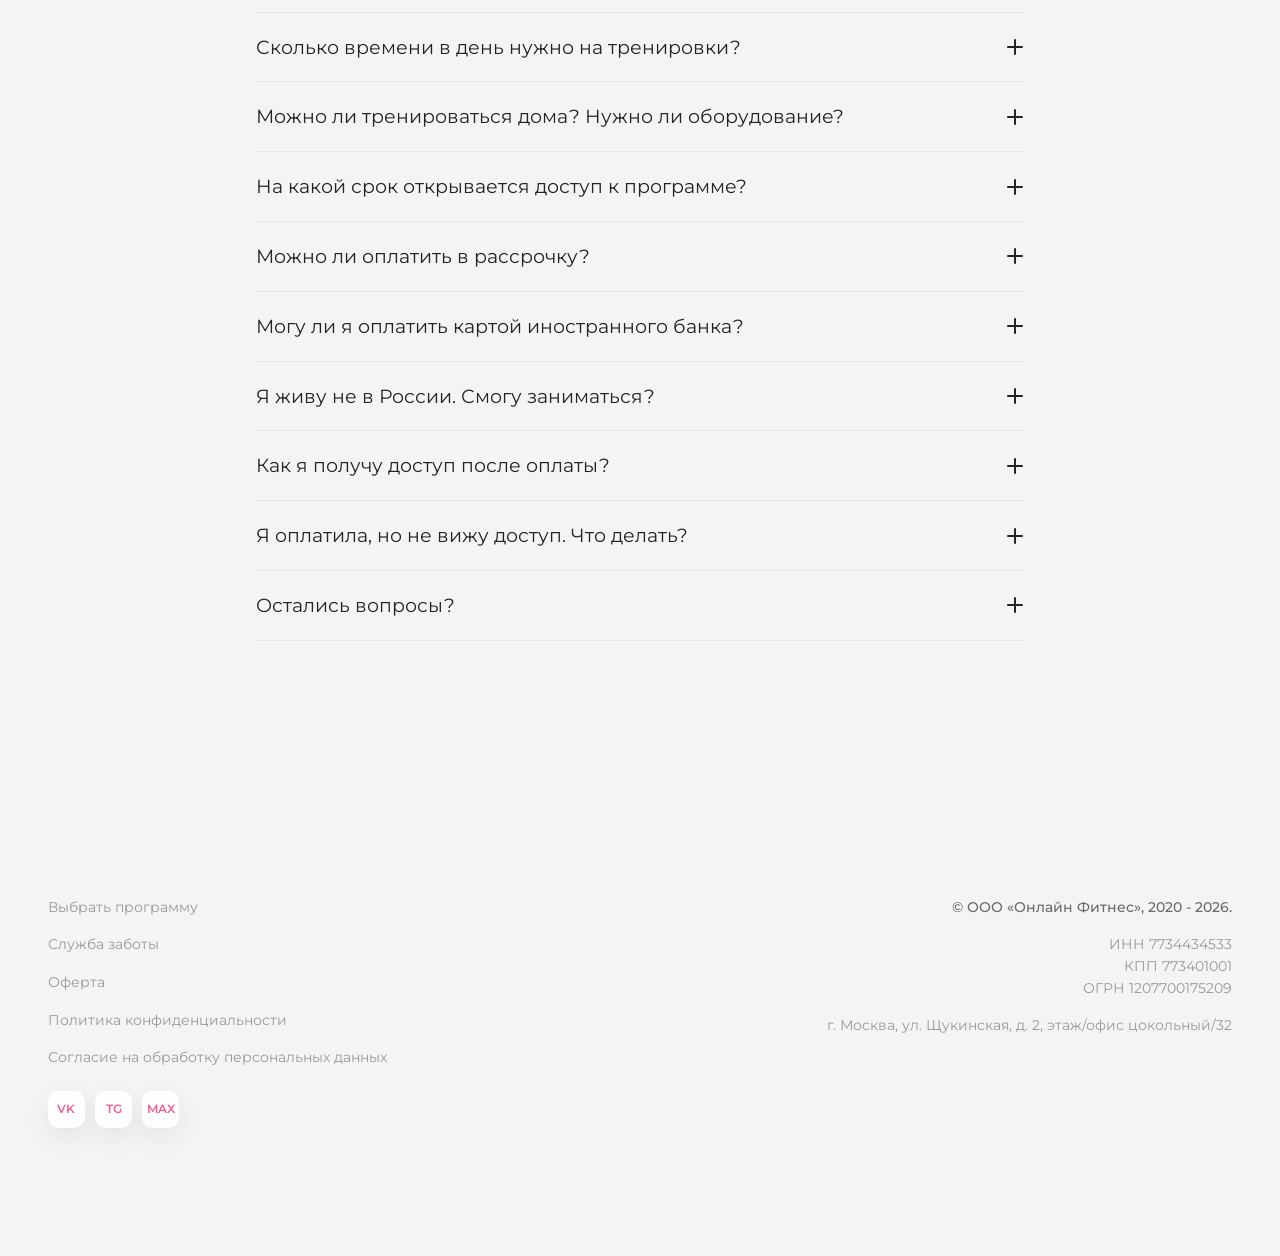
==== commit de26ce8f: "Refine results slider" ====
--- a/index.html
+++ b/index.html
@@ -89,11 +89,6 @@
                 </figure>
               </div>
             </div>
-            <div class="trust-slider__controls">
-              <button type="button" aria-label="Предыдущий слайд" data-trust-prev>‹</button>
-              <span>Листайте вправо</span>
-              <button type="button" aria-label="Следующий слайд" data-trust-next>›</button>
-            </div>
           </div>
         </div>
       </section>
--- a/styles.css
+++ b/styles.css
@@ -236,27 +236,11 @@
 .trust__facts li::before {
   content: "";
   position: absolute;
-  top: 0.15rem;
+  top: 0.05rem;
   left: 0;
-  width: 1.45rem;
-  height: 1.45rem;
-  background: var(--pink);
-  border-radius: 0.28rem;
-  transform: rotate(45deg);
-  opacity: 0.9;
-}
-
-.trust__facts li::after {
-  content: "";
-  position: absolute;
-  top: 0.55rem;
-  left: 0.4rem;
-  width: 0.65rem;
-  height: 0.2rem;
-  border-radius: 999rem;
-  background: #ffffff;
-  box-shadow: 0 0.42rem 0 #ffffff;
-  transform: rotate(45deg);
+  width: 1.65rem;
+  height: 1.65rem;
+  background: url("assets/dumbbell-bullet.png") center / contain no-repeat;
 }
 
 .trust-slider {
@@ -264,61 +248,49 @@
 }
 
 .trust-slider__viewport {
-  overflow: hidden;
+  overflow-x: auto;
+  overflow-y: hidden;
   border-radius: 1.25rem;
+  scroll-snap-type: x mandatory;
+  scrollbar-color: var(--pink) var(--pink-soft);
+  scrollbar-width: thin;
+  -webkit-overflow-scrolling: touch;
 }
 
 .trust-slider__track {
   display: flex;
-  transition: transform 380ms ease;
-  will-change: transform;
+  gap: 1rem;
+  padding-bottom: 1rem;
 }
 
 .trust-slide {
-  flex: 0 0 100%;
+  flex: 0 0 calc((100% - 1rem) / 1.5);
   margin: 0;
   background: var(--page);
+  border-radius: 1.1rem;
+  overflow: hidden;
+  scroll-snap-align: start;
 }
 
 .trust-slide img {
   width: 100%;
-  aspect-ratio: 16 / 10;
+  aspect-ratio: 1 / 1;
   object-fit: cover;
   object-position: center;
 }
 
-.trust-slider__controls {
-  display: grid;
-  grid-template-columns: 2.4rem 1fr 2.4rem;
-  gap: 0.8rem;
-  align-items: center;
-  margin-top: 1rem;
-  color: var(--pink);
-  font-size: 0.86rem;
-  text-align: center;
-}
-
-.trust-slider__controls button {
-  display: inline-flex;
-  align-items: center;
-  justify-content: center;
-  width: 2.4rem;
-  height: 2.4rem;
-  border: 0;
+.trust-slider__viewport::-webkit-scrollbar {
+  height: 0.45rem;
+}
+
+.trust-slider__viewport::-webkit-scrollbar-track {
   border-radius: 999rem;
   background: var(--pink-soft);
-  color: var(--pink);
-  cursor: pointer;
-  font: inherit;
-  font-size: 1.4rem;
-  line-height: 1;
-  transition: background-color 180ms ease, transform 180ms ease;
-}
-
-.trust-slider__controls button:hover,
-.trust-slider__controls button:focus-visible {
-  background: #ffd2e3;
-  transform: translateY(-0.08rem);
+}
+
+.trust-slider__viewport::-webkit-scrollbar-thumb {
+  border-radius: 999rem;
+  background: var(--pink);
 }
 
 .programs,
@@ -904,11 +876,6 @@
     color: inherit;
   }
 
-  .trust-slider__controls button:hover,
-  .trust-slider__controls button:focus-visible {
-    background: var(--pink-soft);
-    transform: none;
-  }
 }
 
 @media (max-width: 42rem) {
@@ -1038,18 +1005,8 @@
   }
 
   .trust__facts li::before {
-    width: 1.25rem;
-    height: 1.25rem;
-  }
-
-  .trust__facts li::after {
-    top: 0.48rem;
-    left: 0.33rem;
-  }
-
-  .trust-slider__controls {
-    grid-template-columns: 2.2rem 1fr 2.2rem;
-    gap: 0.5rem;
+    width: 1.35rem;
+    height: 1.35rem;
   }
 
   .program-card {
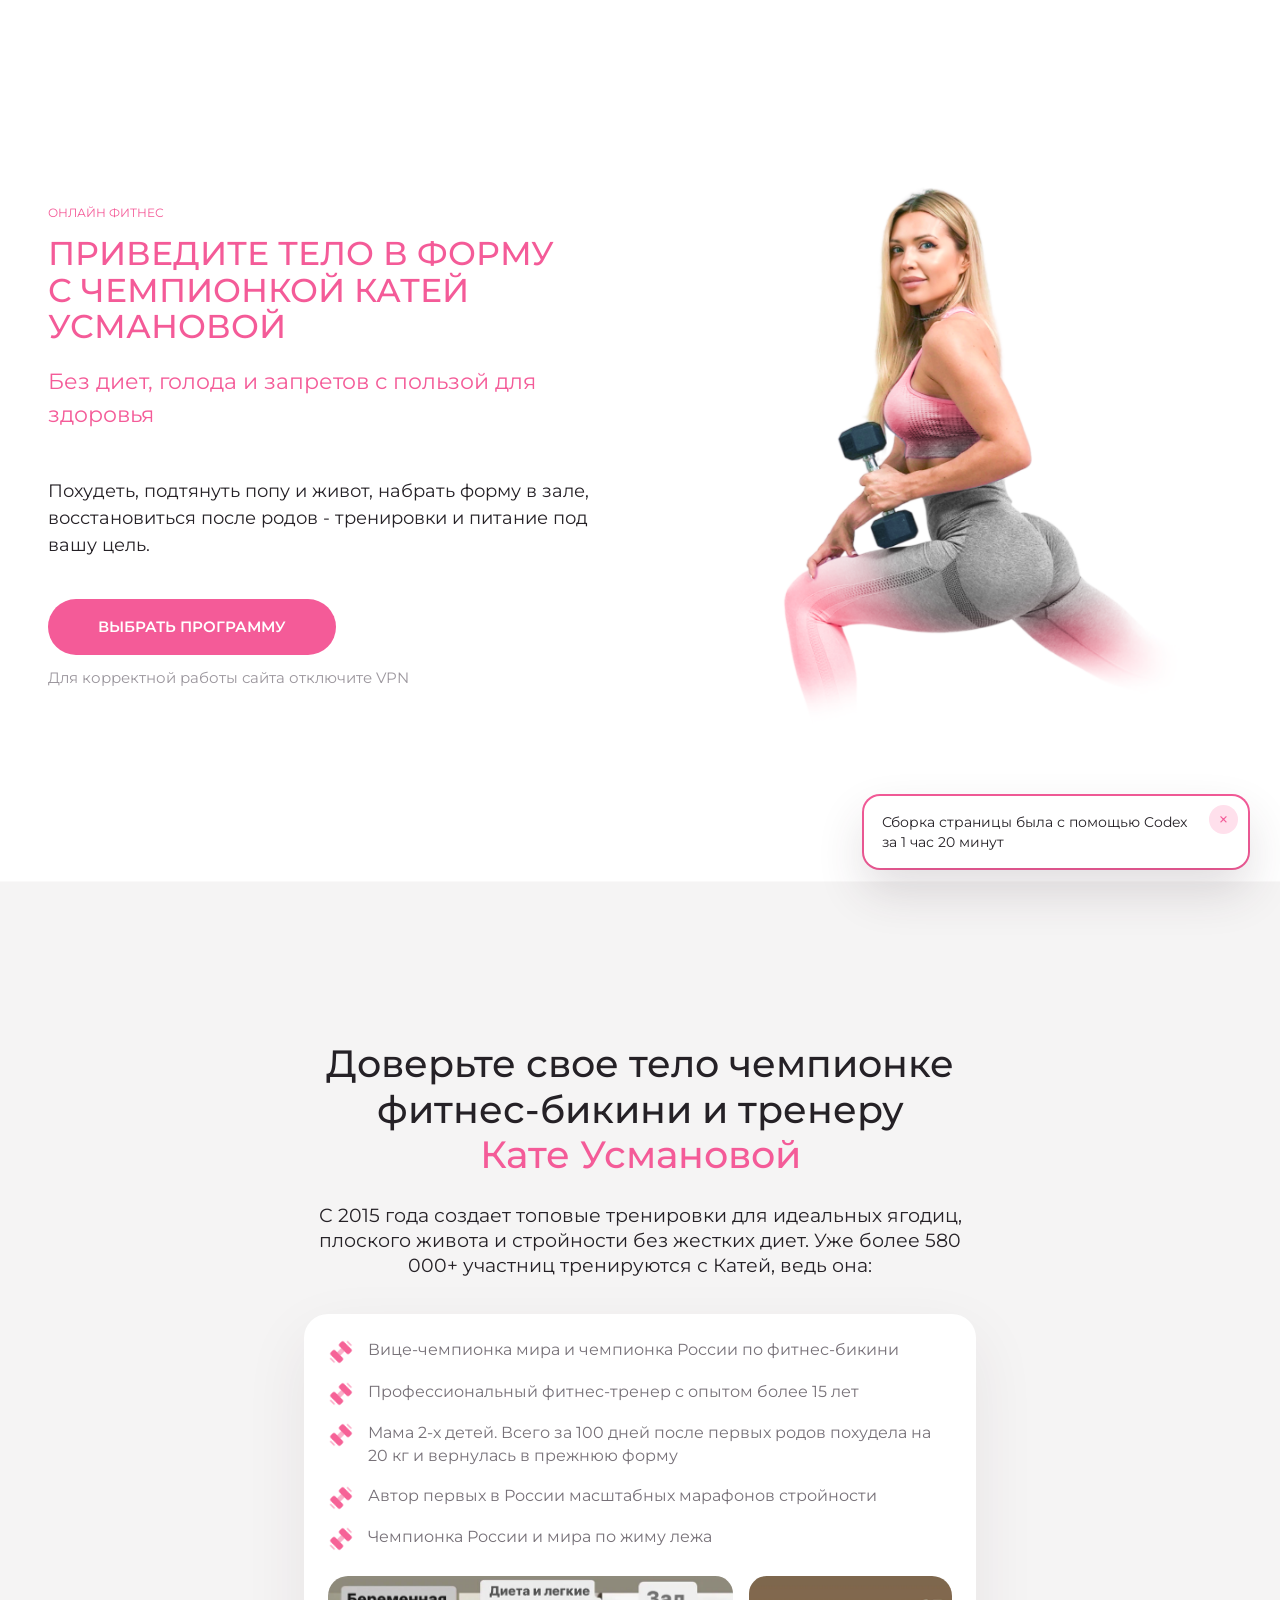
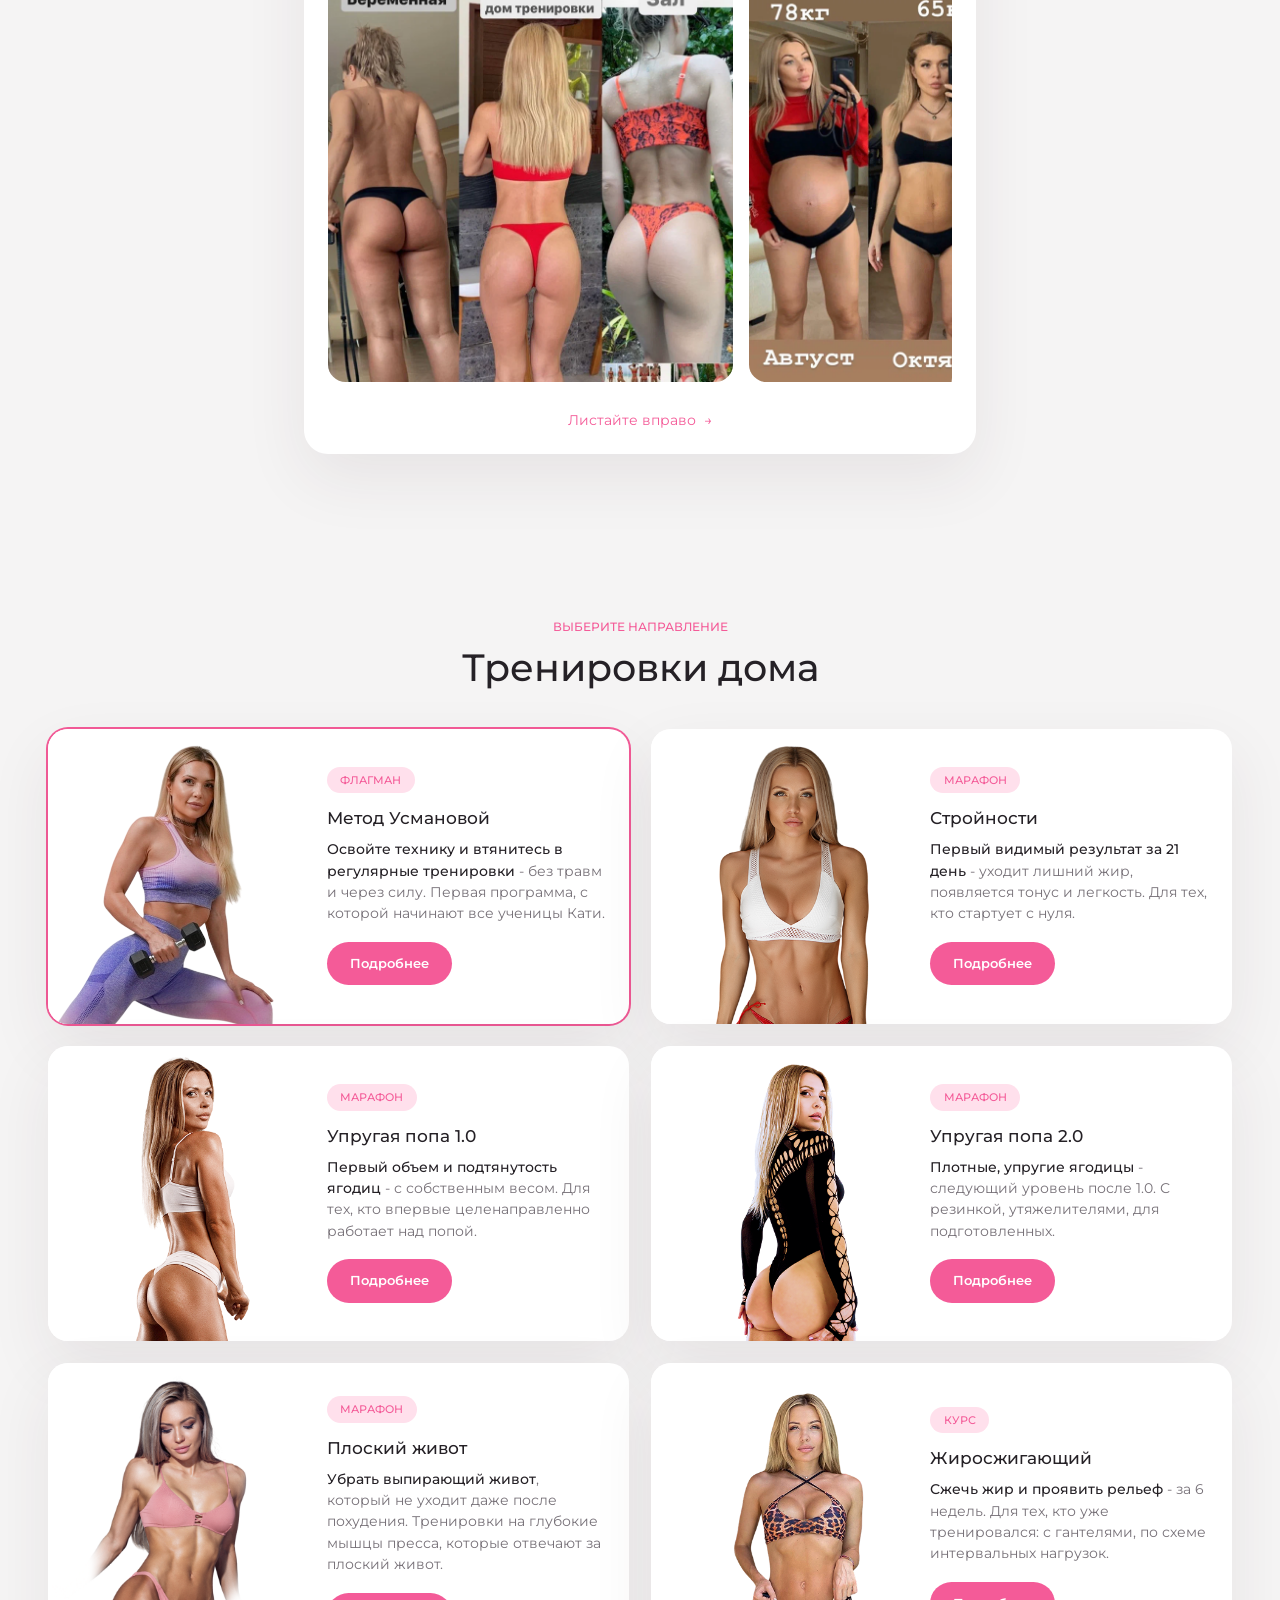
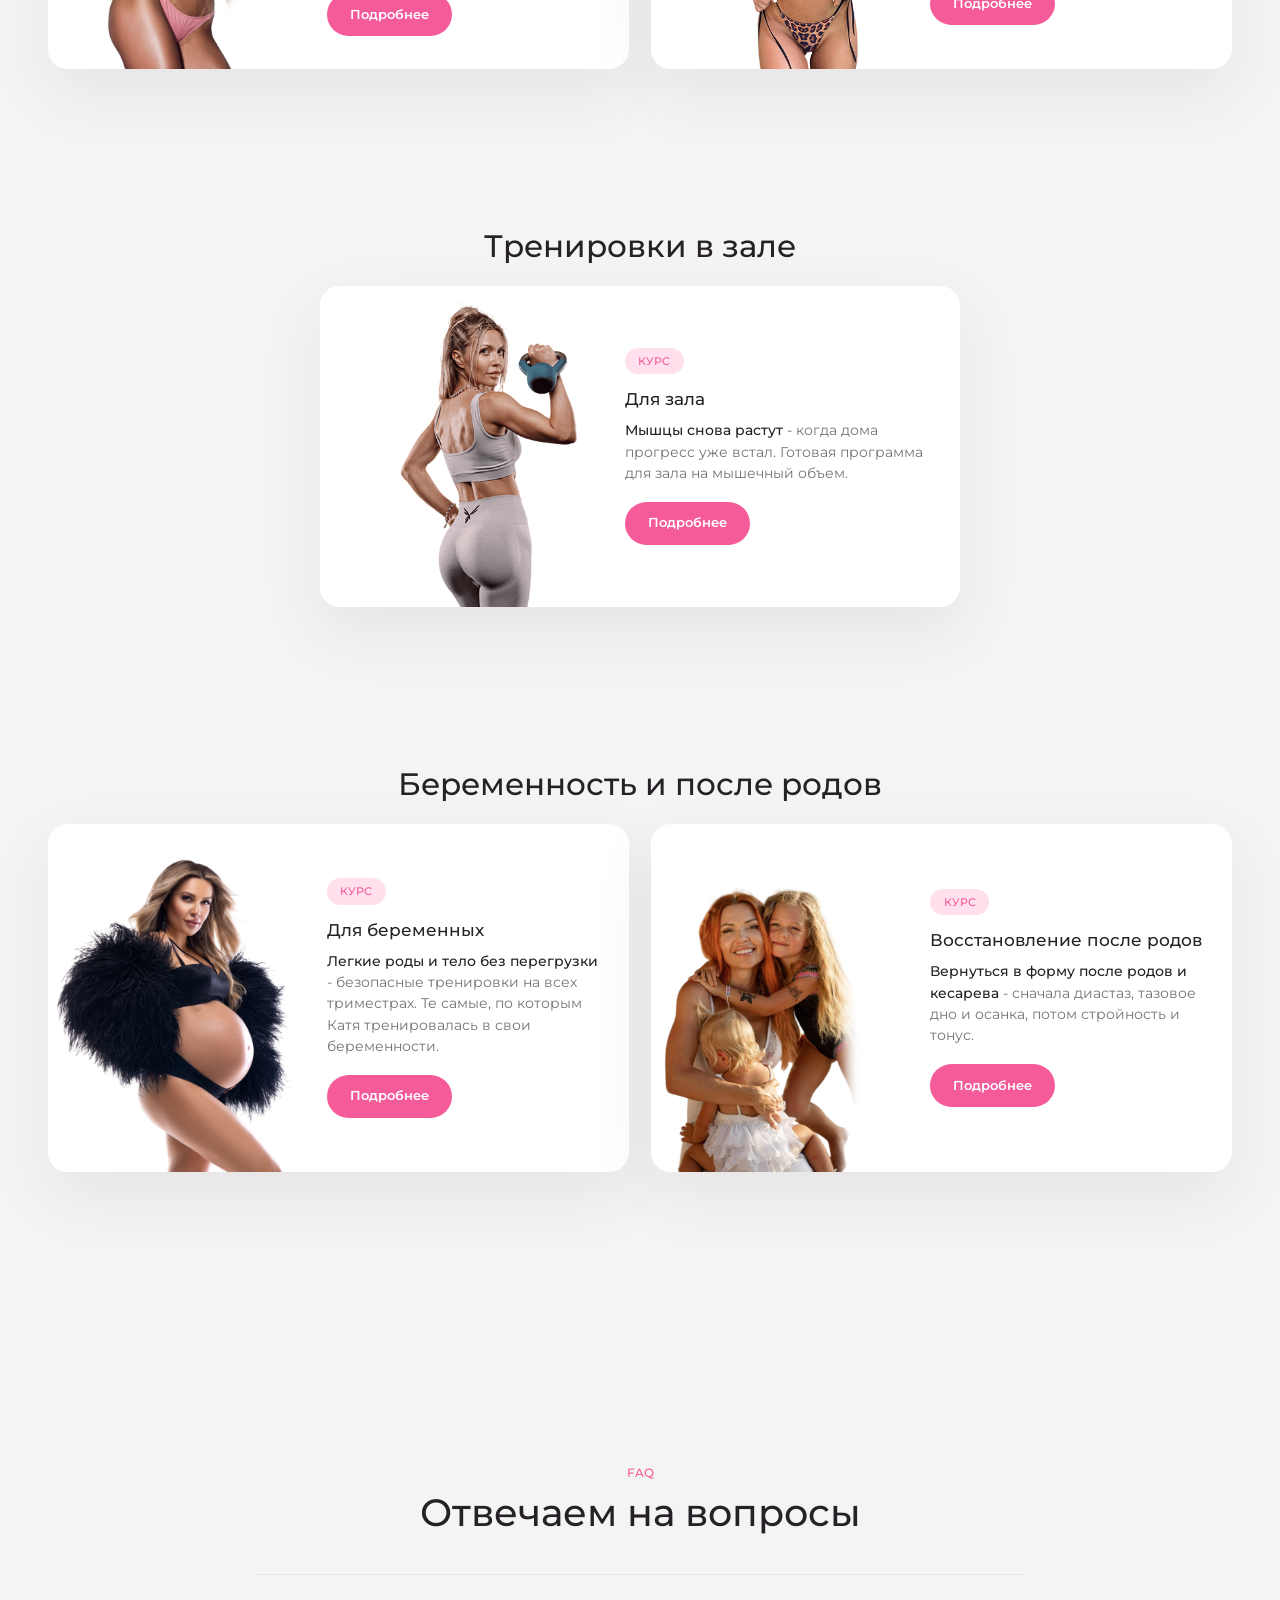
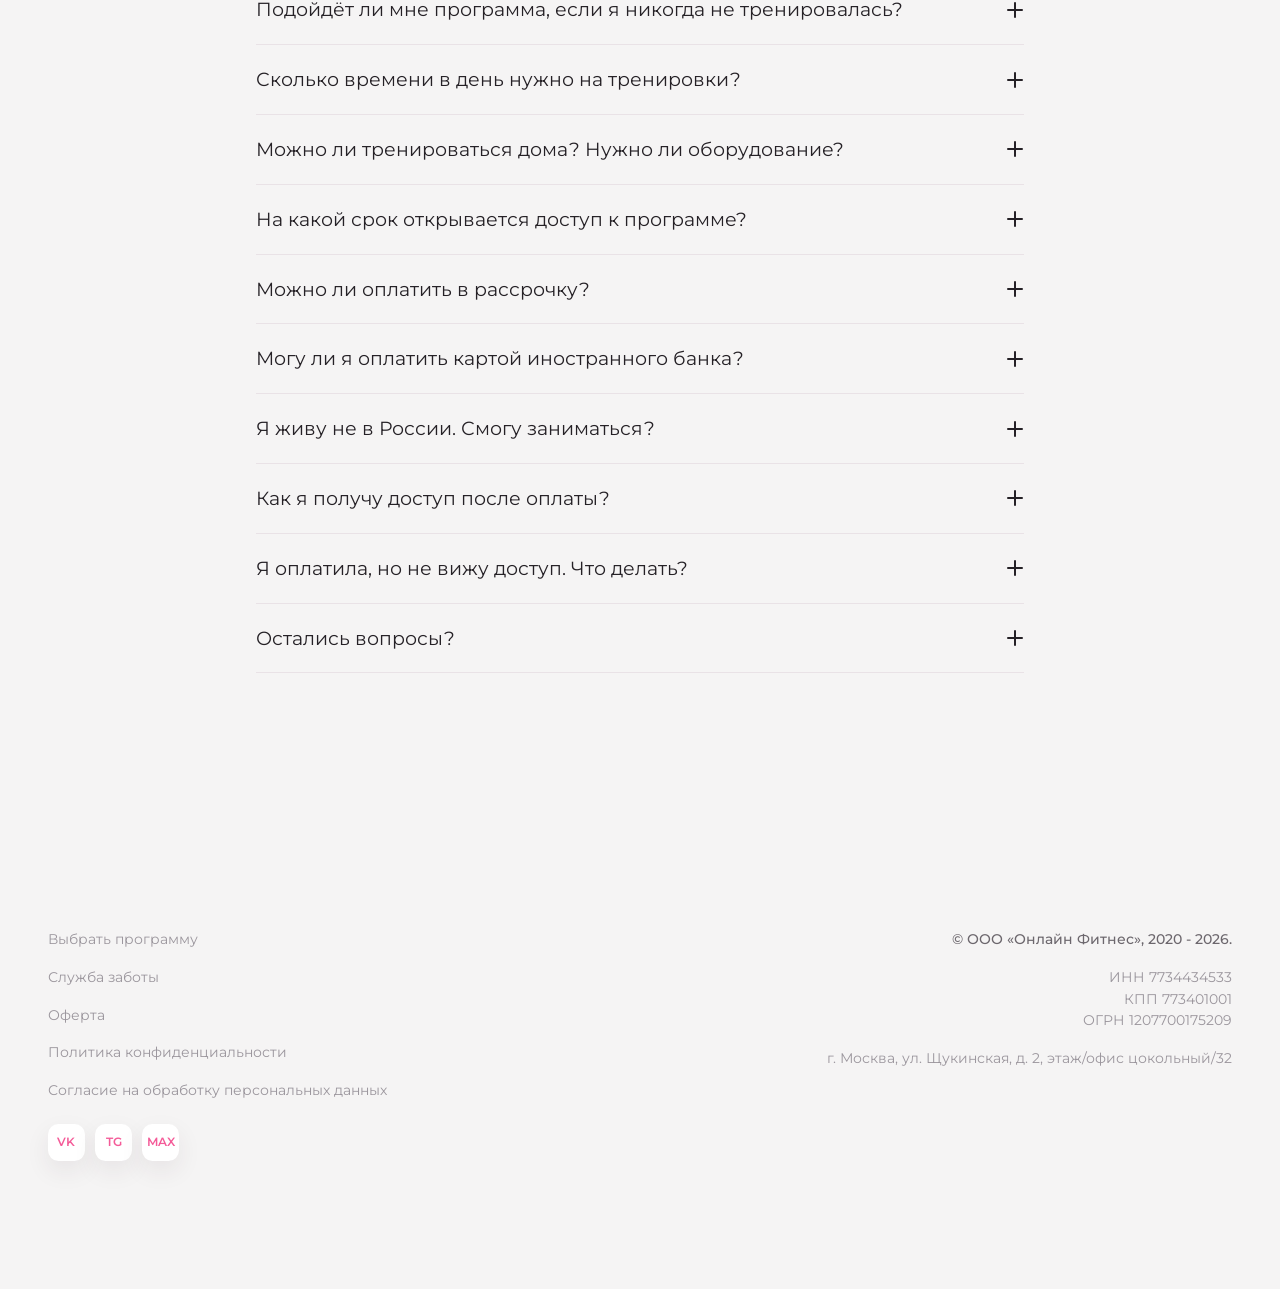
==== commit 2fb0d257: "Adjust trust section heading and hint" ====
--- a/index.html
+++ b/index.html
@@ -89,6 +89,7 @@
                 </figure>
               </div>
             </div>
+            <p class="trust-slider__hint">Листайте вправо <span aria-hidden="true">→</span></p>
           </div>
         </div>
       </section>
--- a/styles.css
+++ b/styles.css
@@ -190,8 +190,8 @@
 .trust__intro h2 {
   margin: 0;
   color: var(--ink);
-  font-size: clamp(1.8rem, 3vw, 2.65rem);
-  font-weight: 400;
+  font-size: clamp(1.8rem, 3vw, 2.75rem);
+  font-weight: 500;
   line-height: 1.18;
 }
 
@@ -291,6 +291,18 @@
 .trust-slider__viewport::-webkit-scrollbar-thumb {
   border-radius: 999rem;
   background: var(--pink);
+}
+
+.trust-slider__hint {
+  margin: 0.75rem 0 0;
+  color: var(--pink);
+  font-size: 0.86rem;
+  text-align: center;
+}
+
+.trust-slider__hint span {
+  display: inline-block;
+  margin-left: 0.2rem;
 }
 
 .programs,
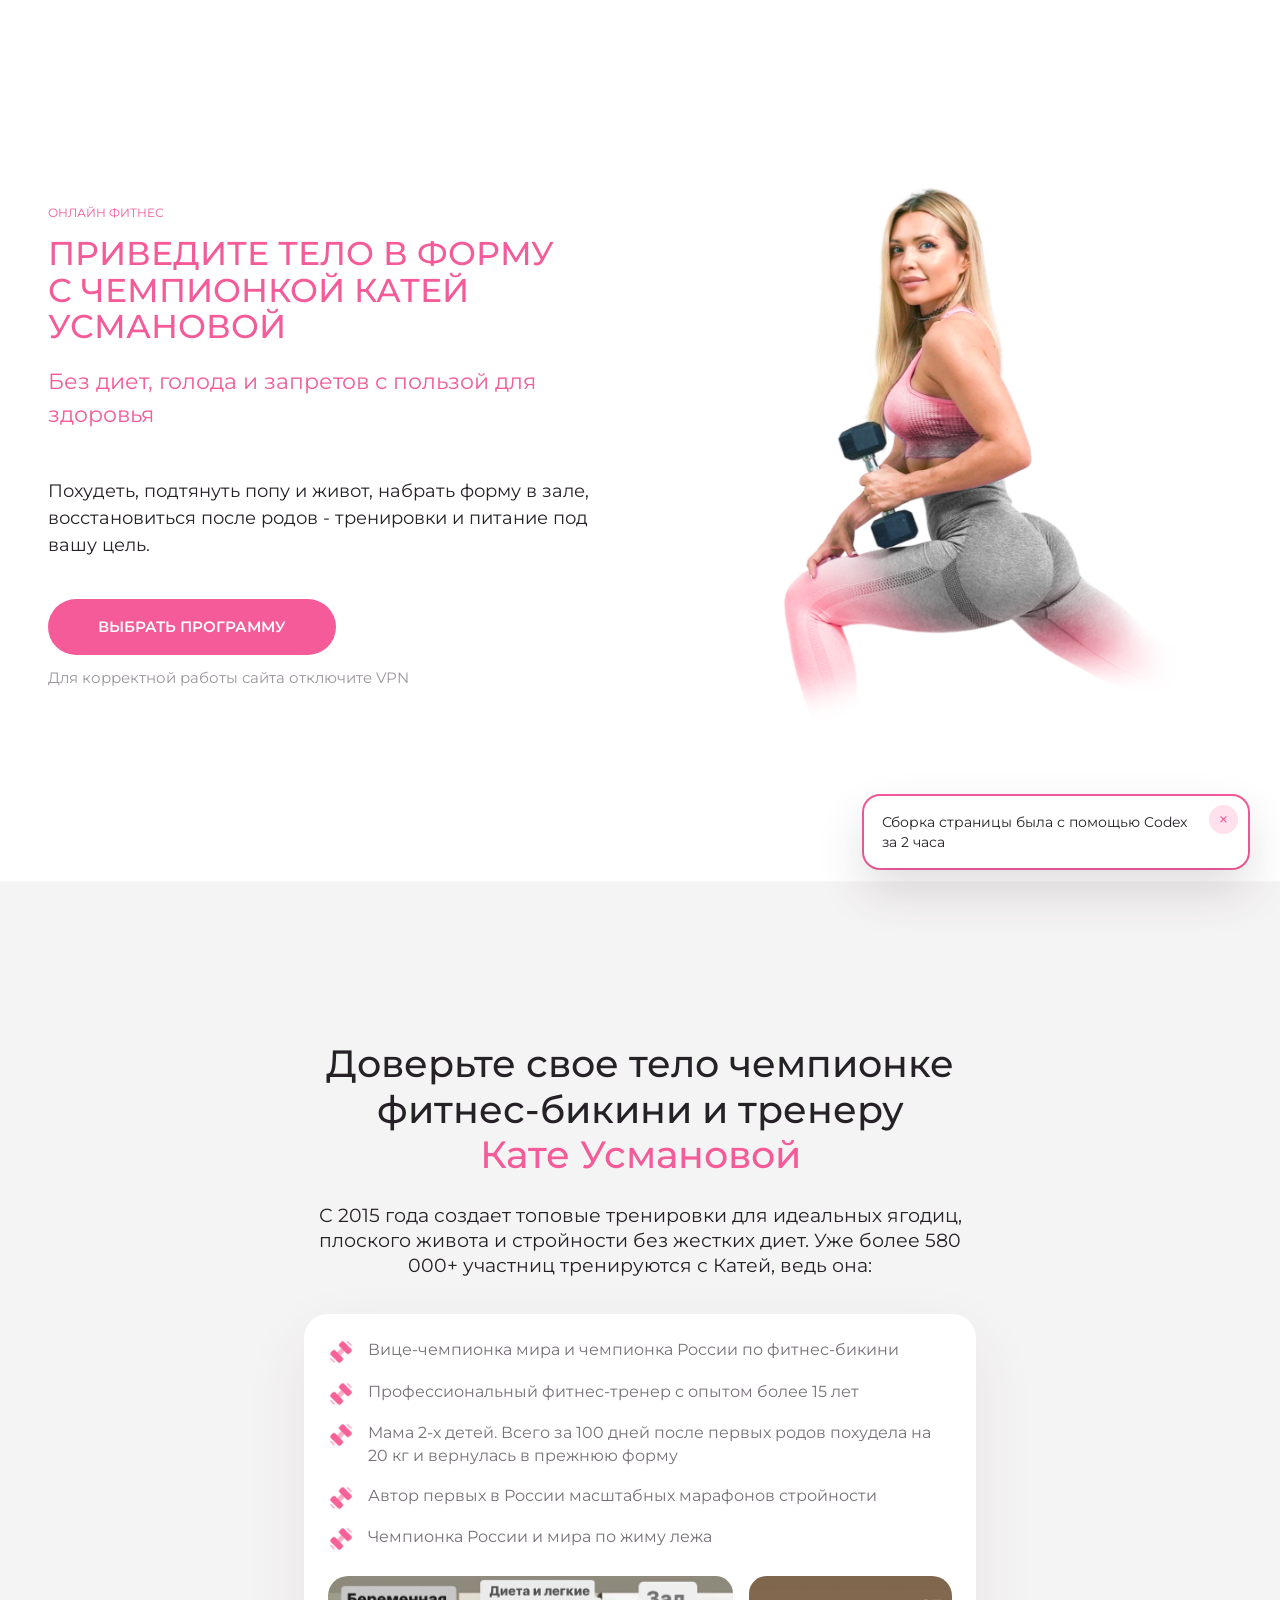
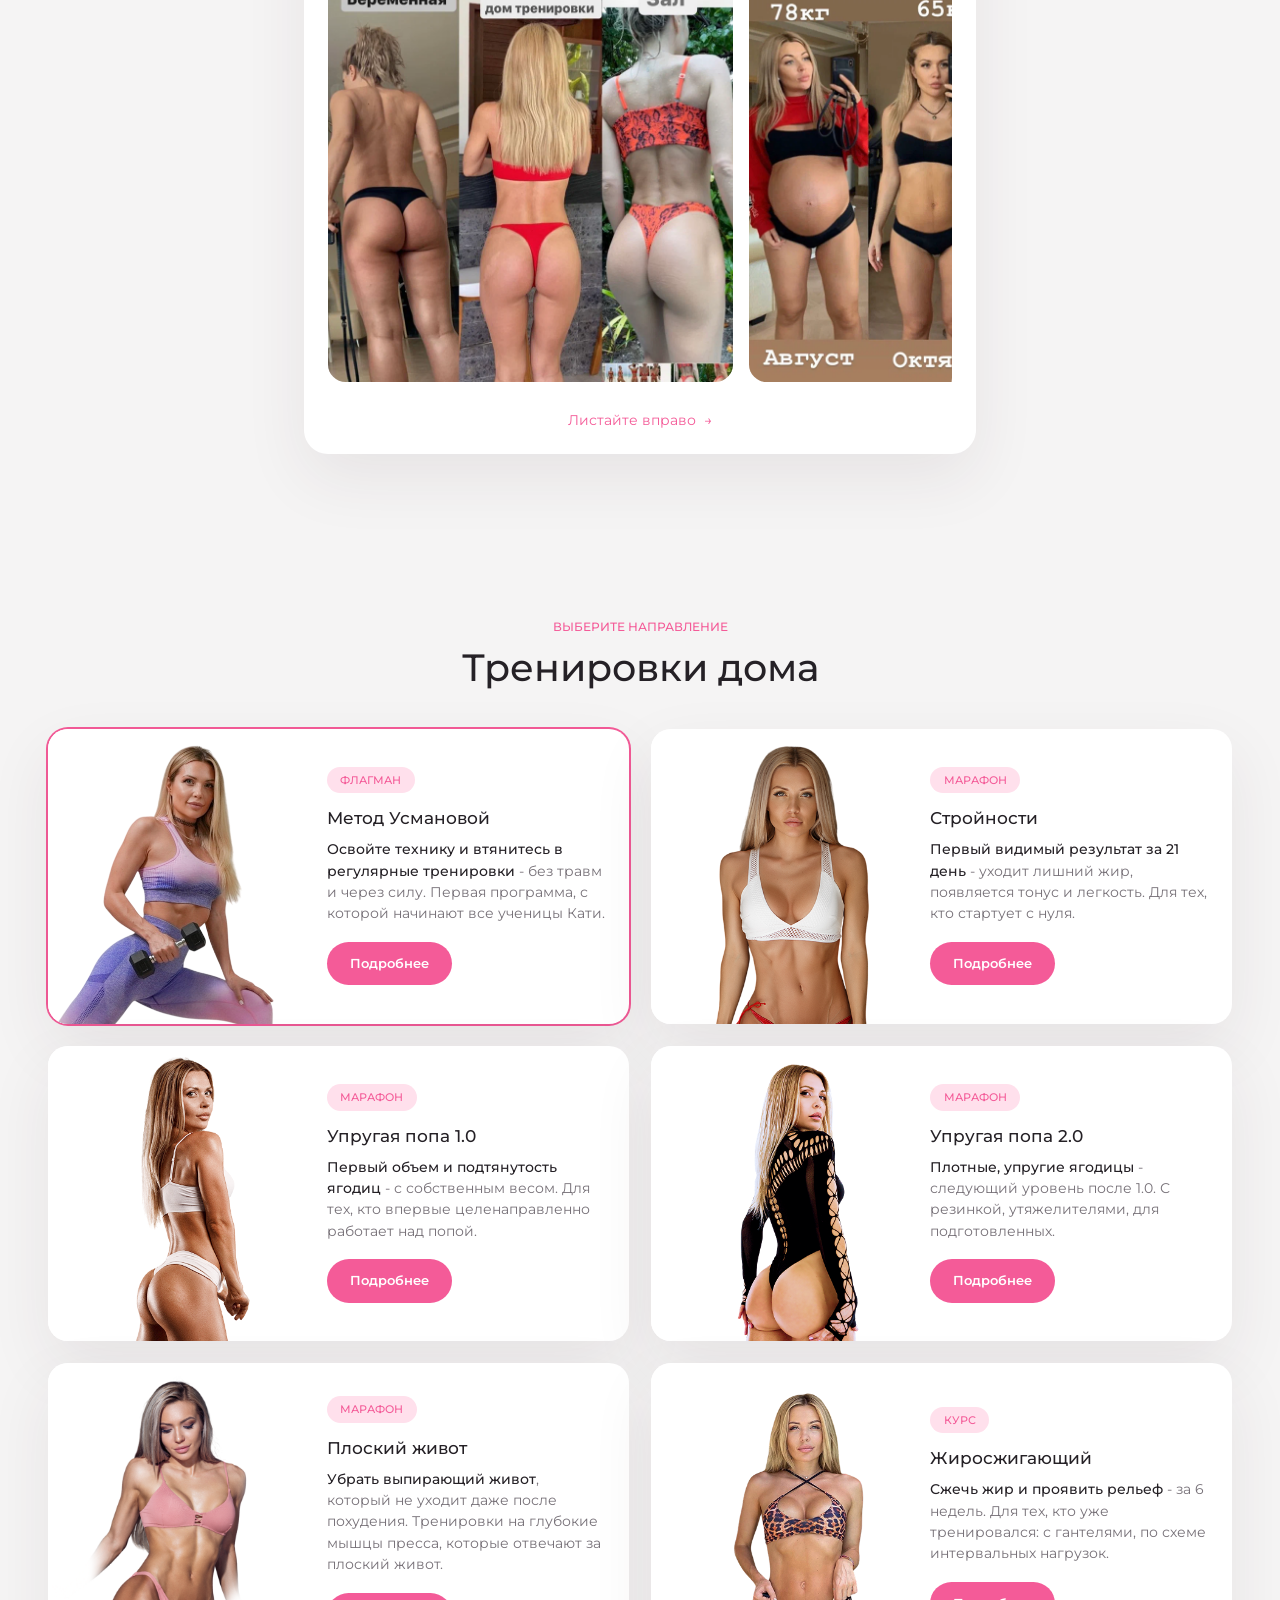
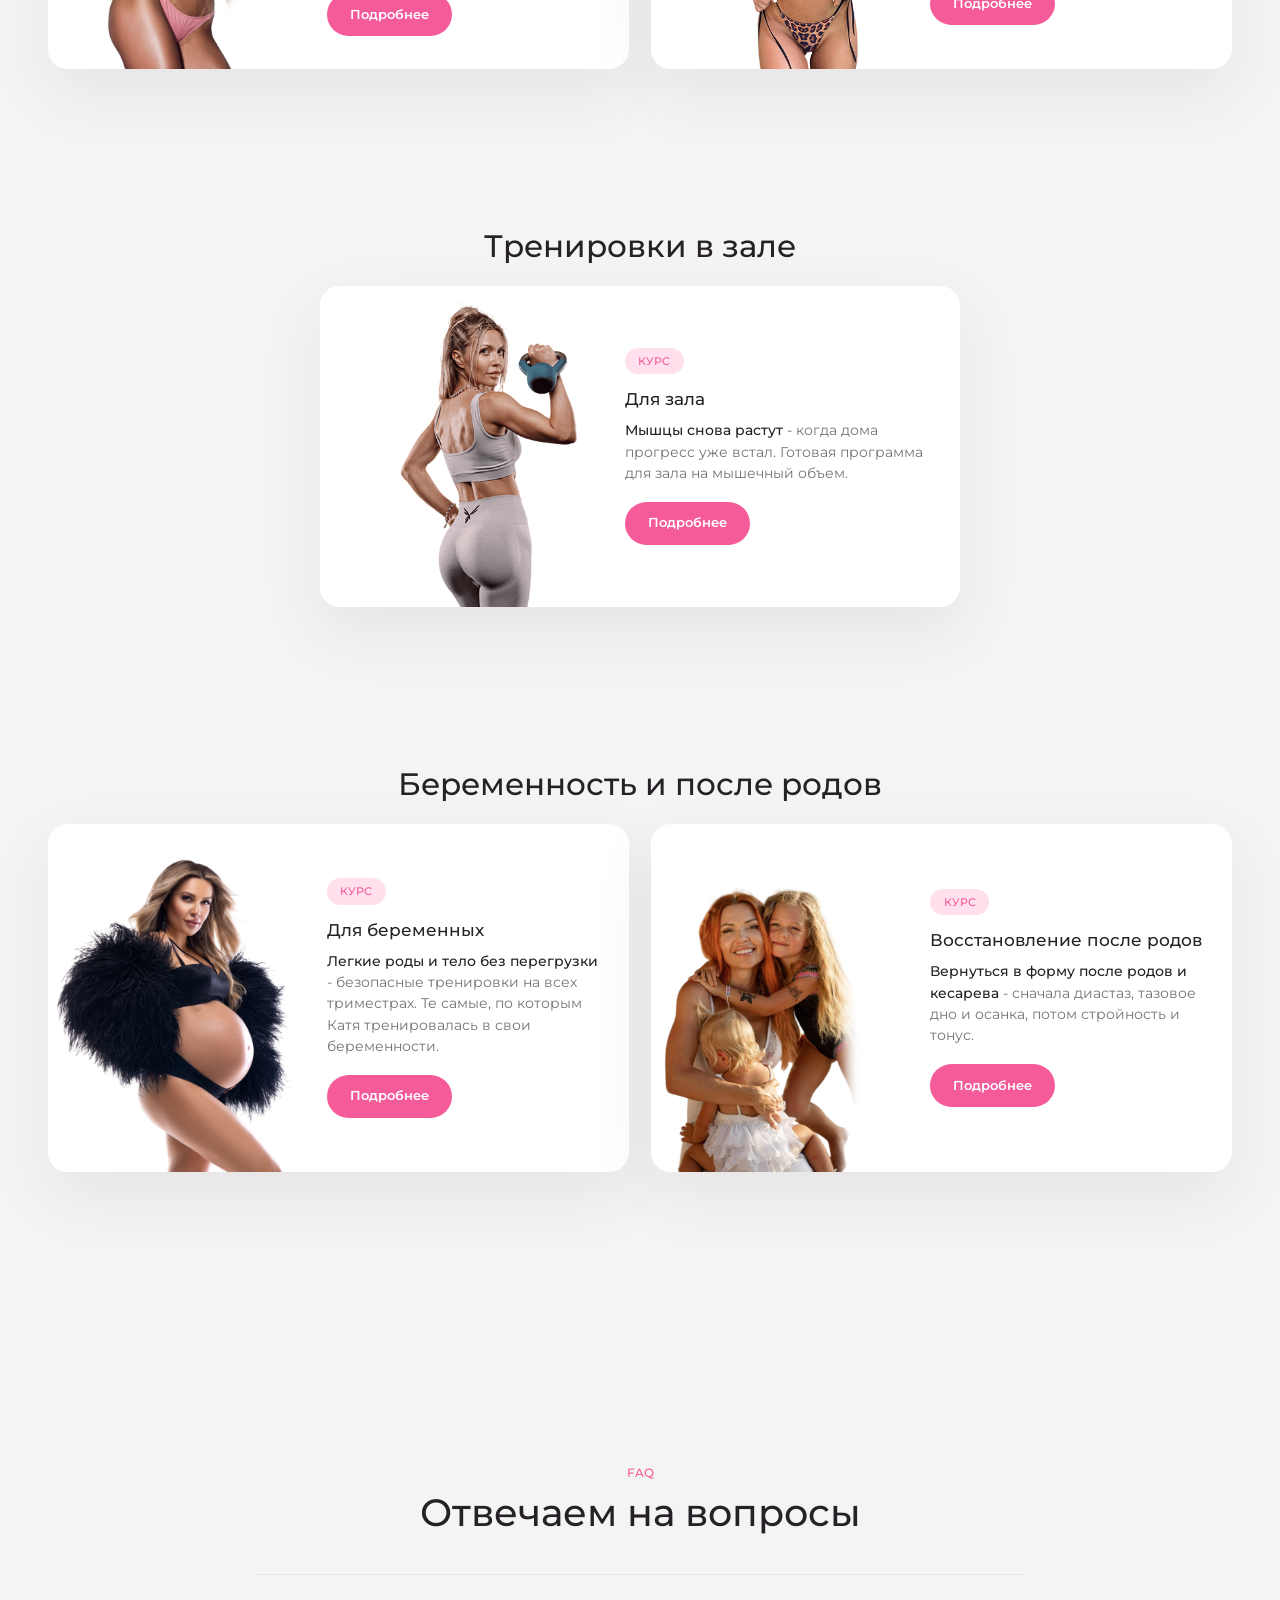
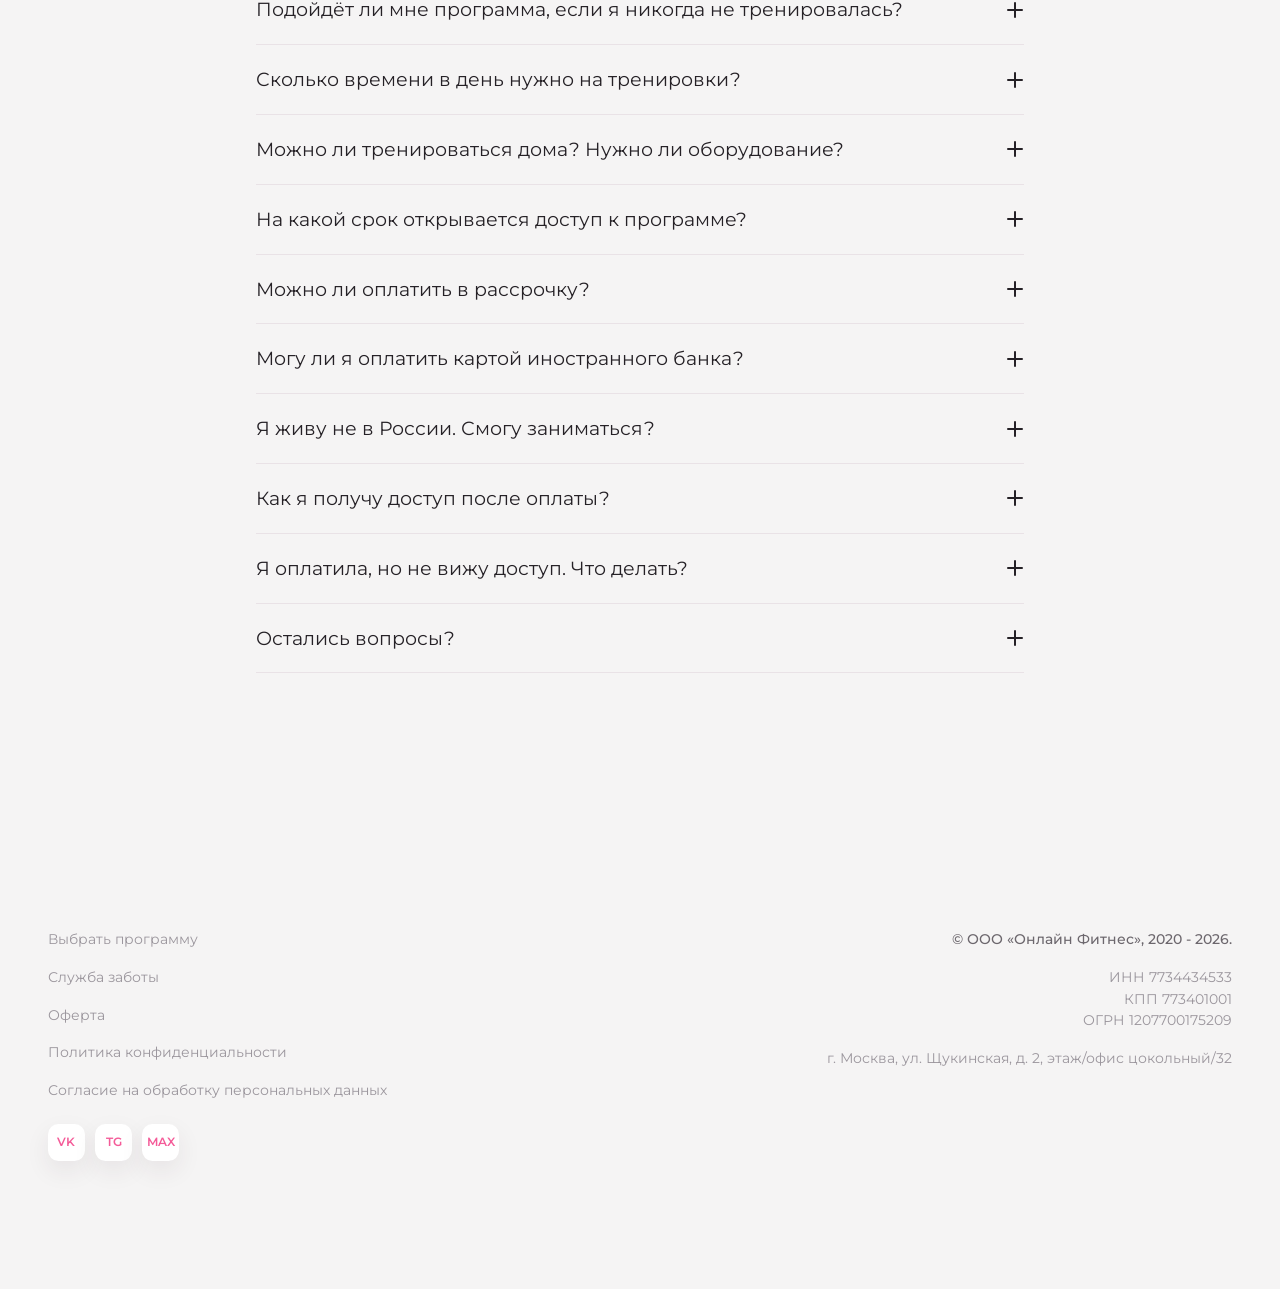
==== commit a86e9cc5: "Update build popup duration" ====
--- a/index.html
+++ b/index.html
@@ -14,7 +14,7 @@
       href="https://fonts.googleapis.com/css2?family=Montserrat:wght@400;500;600;700;800&display=swap"
       rel="stylesheet"
     >
-    <link rel="stylesheet" href="styles.css">
+    <link rel="stylesheet" href="styles.css?v=20260623-2">
   </head>
   <body>
     <header class="hero" id="top">
@@ -323,7 +323,7 @@
 
     <div class="build-popup" data-build-popup hidden>
       <div class="build-popup__content" role="status" aria-live="polite">
-        <p>Сборка страницы была с помощью Codex за 1 час 20 минут</p>
+        <p>Сборка страницы была с помощью Codex за 2 часа</p>
         <button class="build-popup__close" type="button" aria-label="Закрыть" data-build-popup-close>×</button>
       </div>
     </div>
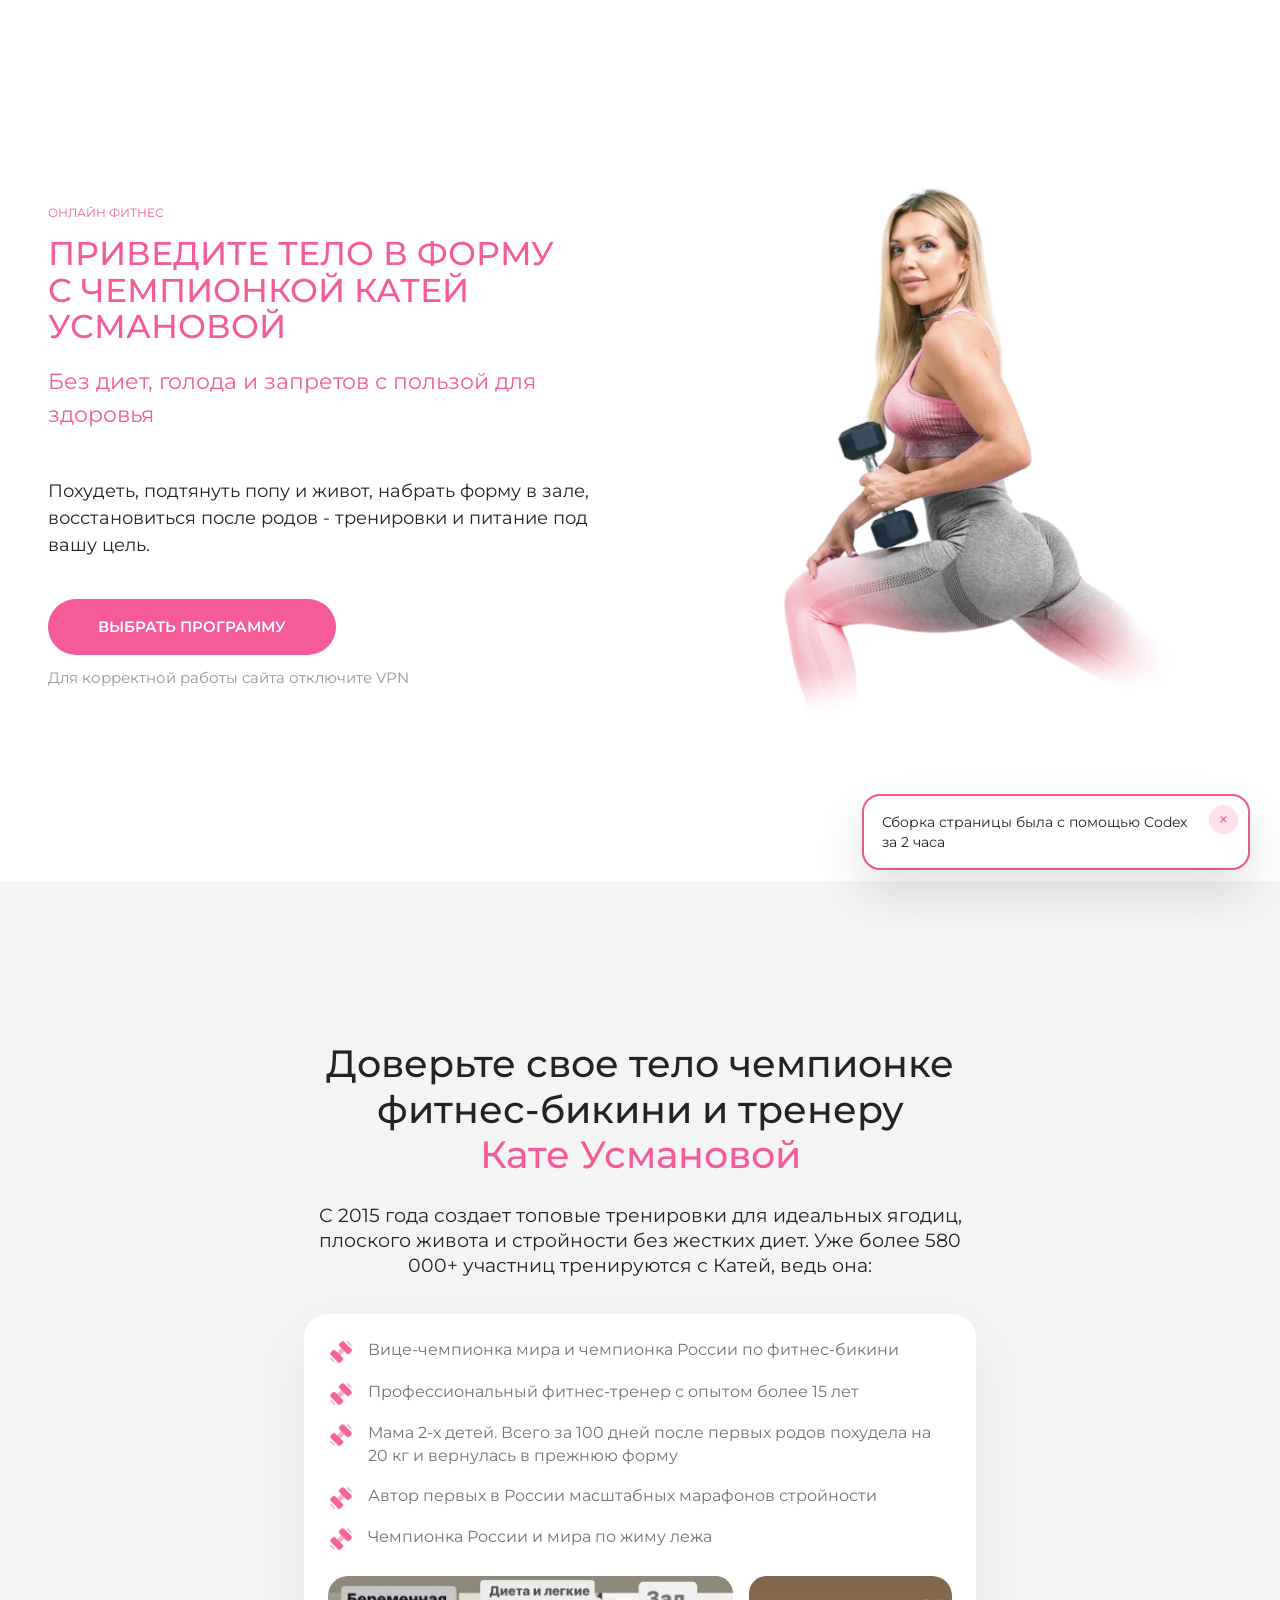
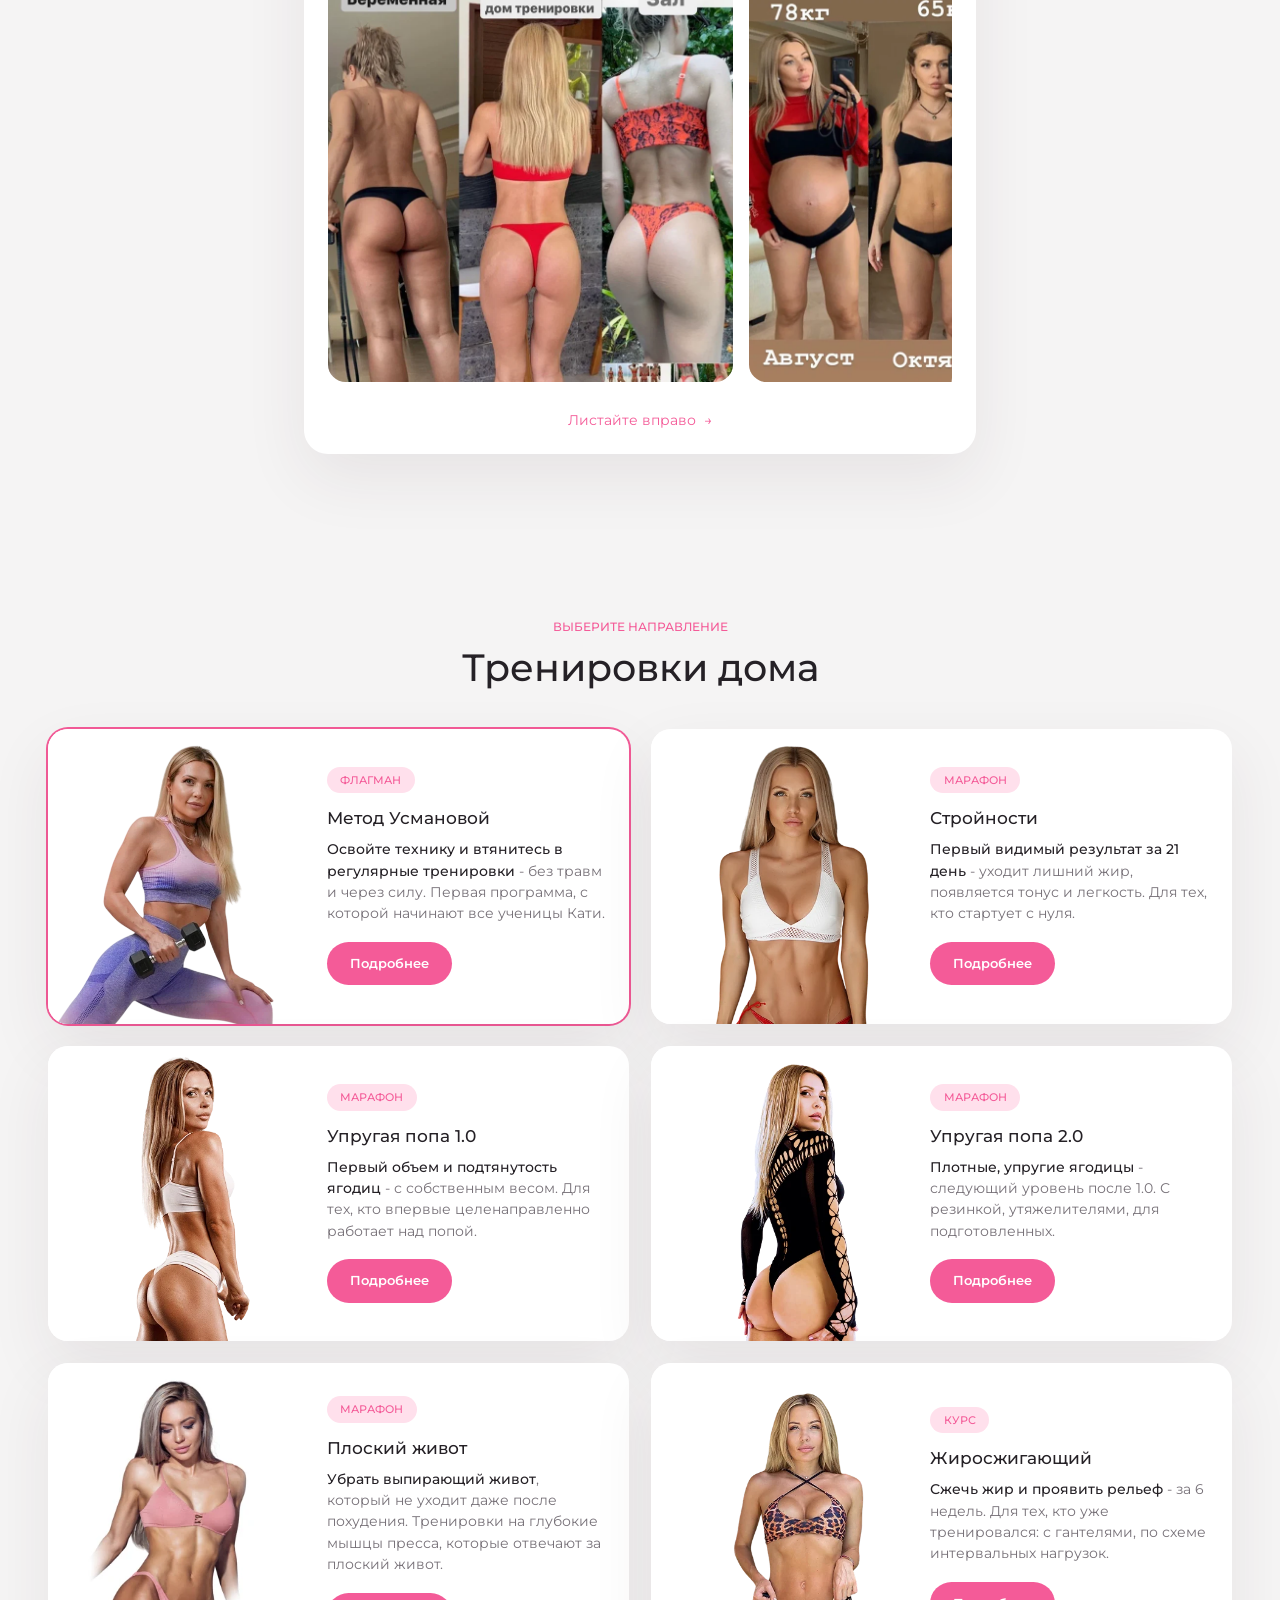
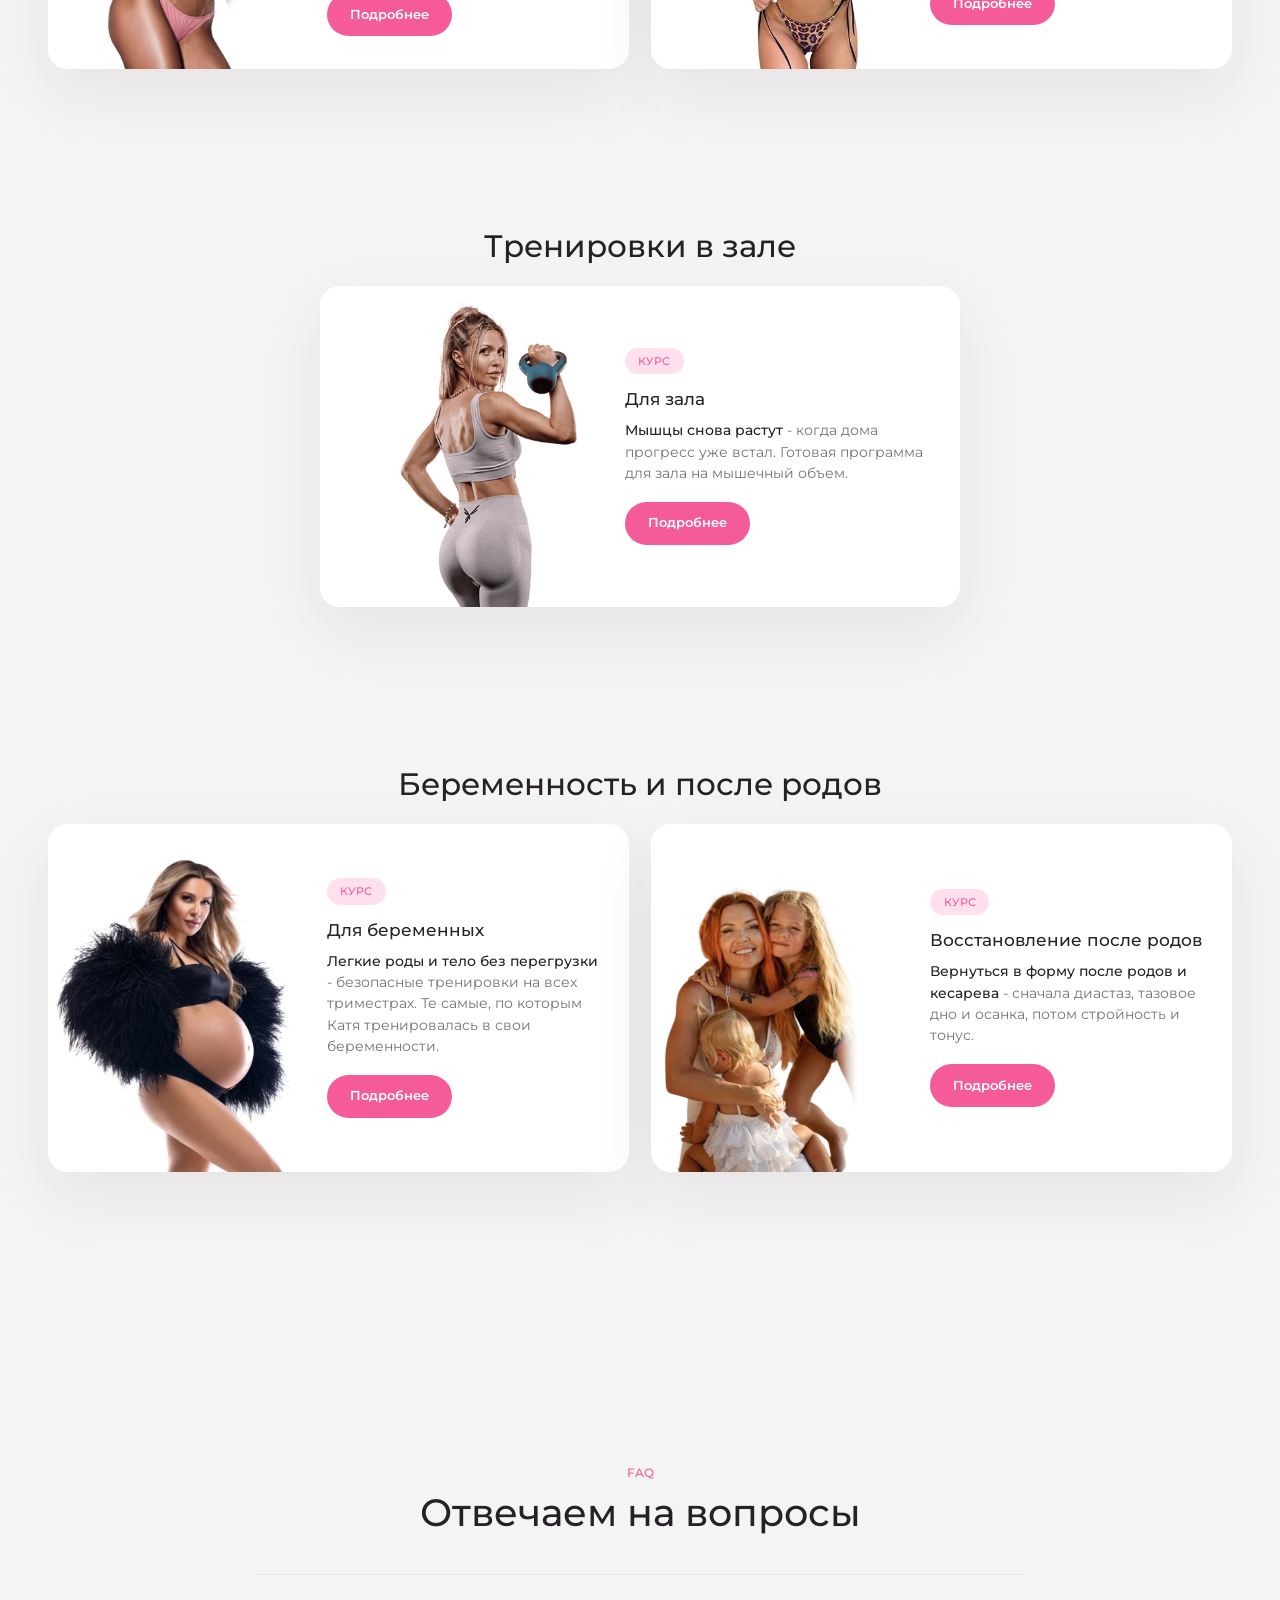
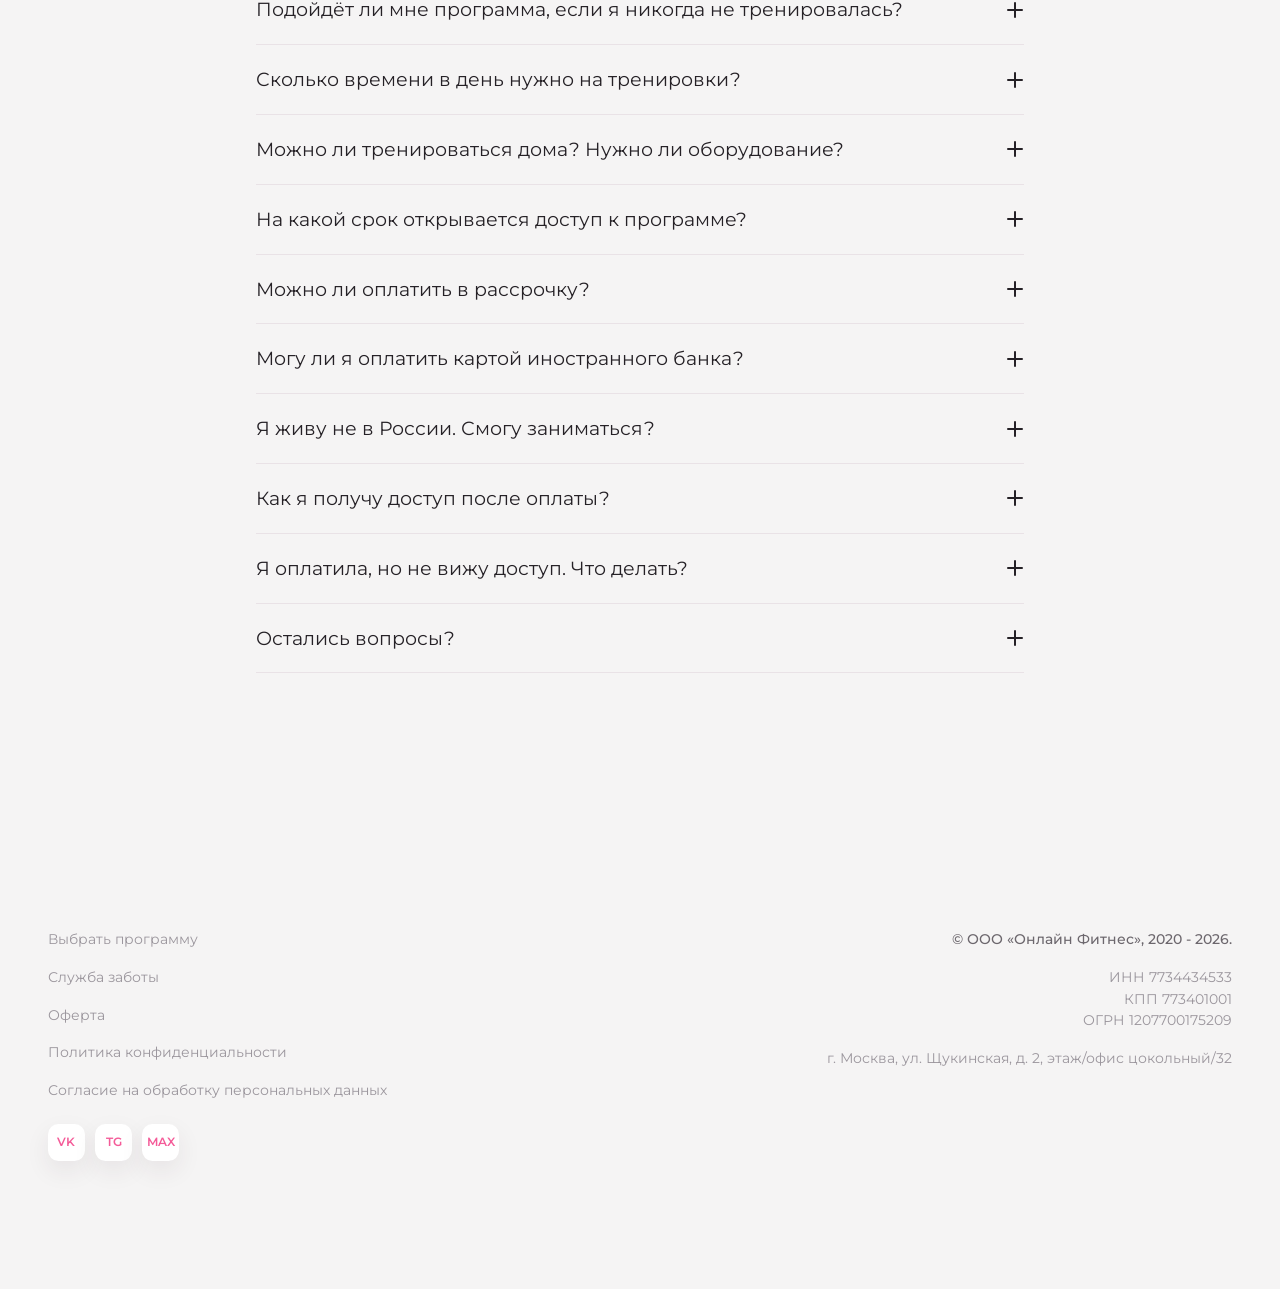
==== commit c836926f: "Convert image assets to WebP" ====
--- a/index.html
+++ b/index.html
@@ -14,7 +14,7 @@
       href="https://fonts.googleapis.com/css2?family=Montserrat:wght@400;500;600;700;800&display=swap"
       rel="stylesheet"
     >
-    <link rel="stylesheet" href="styles.css?v=20260623-2">
+    <link rel="stylesheet" href="styles.css?v=20260623-6">
   </head>
   <body>
     <header class="hero" id="top">
@@ -36,7 +36,7 @@
         </div>
       </div>
       <div class="hero__media" aria-hidden="true">
-        <img src="assets/hero-kate.png" alt="">
+        <img src="assets/hero-kate.webp" alt="">
       </div>
     </header>
 
@@ -67,25 +67,25 @@
             <div class="trust-slider__viewport">
               <div class="trust-slider__track" data-trust-track>
                 <figure class="trust-slide is-active">
-                  <img src="assets/results-01.png" alt="Результаты учениц в домашних тренировках и зале">
-                </figure>
-                <figure class="trust-slide">
-                  <img src="assets/results-02.png" alt="Трансформация тела после беременности">
-                </figure>
-                <figure class="trust-slide">
-                  <img src="assets/results-03.png" alt="Результат похудения и тонуса живота">
-                </figure>
-                <figure class="trust-slide">
-                  <img src="assets/results-04.png" alt="Восстановление формы после родов">
-                </figure>
-                <figure class="trust-slide">
-                  <img src="assets/results-05.png" alt="Форма после беременности и тренировок">
-                </figure>
-                <figure class="trust-slide">
-                  <img src="assets/results-06.png" alt="Результат программы в зале">
-                </figure>
-                <figure class="trust-slide">
-                  <img src="assets/results-07.png" alt="Сравнение результата тренировок">
+                  <img src="assets/results-01.webp" alt="Результаты учениц в домашних тренировках и зале">
+                </figure>
+                <figure class="trust-slide">
+                  <img src="assets/results-02.webp" alt="Трансформация тела после беременности">
+                </figure>
+                <figure class="trust-slide">
+                  <img src="assets/results-03.webp" alt="Результат похудения и тонуса живота">
+                </figure>
+                <figure class="trust-slide">
+                  <img src="assets/results-04.webp" alt="Восстановление формы после родов">
+                </figure>
+                <figure class="trust-slide">
+                  <img src="assets/results-05.webp" alt="Форма после беременности и тренировок">
+                </figure>
+                <figure class="trust-slide">
+                  <img src="assets/results-06.webp" alt="Результат программы в зале">
+                </figure>
+                <figure class="trust-slide">
+                  <img src="assets/results-07.webp" alt="Сравнение результата тренировок">
                 </figure>
               </div>
             </div>
@@ -103,7 +103,7 @@
         <div class="program-group">
           <div class="program-grid">
             <a class="program-card program-card--method program-card--featured" href="program.html?program=method">
-              <img src="assets/method.png" alt="Метод Усмановой">
+              <img src="assets/method.webp" alt="Метод Усмановой">
               <div class="program-card__body">
                 <span class="program-card__label">Флагман</span>
                 <h4>Метод Усмановой</h4>
@@ -112,7 +112,7 @@
               </div>
             </a>
             <a class="program-card program-card--slim" href="program.html?program=slim">
-              <img src="assets/slim.png" alt="Стройности">
+              <img src="assets/slim.webp" alt="Стройности">
               <div class="program-card__body">
                 <span class="program-card__label">Марафон</span>
                 <h4>Стройности</h4>
@@ -121,7 +121,7 @@
               </div>
             </a>
             <a class="program-card program-card--glutes-10" href="program.html?program=glutes-10">
-              <img src="assets/glutes-10.png" alt="Упругая попа 1.0">
+              <img src="assets/glutes-10.webp" alt="Упругая попа 1.0">
               <div class="program-card__body">
                 <span class="program-card__label">Марафон</span>
                 <h4>Упругая попа 1.0</h4>
@@ -130,7 +130,7 @@
               </div>
             </a>
             <a class="program-card program-card--glutes-20" href="program.html?program=glutes-20">
-              <img src="assets/glutes-20.png" alt="Упругая попа 2.0">
+              <img src="assets/glutes-20.webp" alt="Упругая попа 2.0">
               <div class="program-card__body">
                 <span class="program-card__label">Марафон</span>
                 <h4>Упругая попа 2.0</h4>
@@ -139,7 +139,7 @@
               </div>
             </a>
             <a class="program-card program-card--abs" href="program.html?program=abs">
-              <img src="assets/abs.png" alt="Плоский живот">
+              <img src="assets/abs.webp" alt="Плоский живот">
               <div class="program-card__body">
                 <span class="program-card__label">Марафон</span>
                 <h4>Плоский живот</h4>
@@ -148,7 +148,7 @@
               </div>
             </a>
             <a class="program-card program-card--fatburn" href="program.html?program=fatburn">
-              <img src="assets/fatburn.png" alt="Жиросжигающий">
+              <img src="assets/fatburn.webp" alt="Жиросжигающий">
               <div class="program-card__body">
                 <span class="program-card__label">Курс</span>
                 <h4>Жиросжигающий</h4>
@@ -163,7 +163,7 @@
           <h3>Тренировки в зале</h3>
           <div class="program-grid program-grid--single">
             <a class="program-card program-card--gym" href="program.html?program=gym">
-              <img src="assets/gym.png" alt="Для зала">
+              <img src="assets/gym.webp" alt="Для зала">
               <div class="program-card__body">
                 <span class="program-card__label">Курс</span>
                 <h4>Для зала</h4>
@@ -178,7 +178,7 @@
           <h3>Беременность и после родов</h3>
           <div class="program-grid">
             <a class="program-card program-card--pregnancy" href="program.html?program=pregnancy">
-              <img src="assets/pregnancy.png" alt="Для беременных">
+              <img src="assets/pregnancy.webp" alt="Для беременных">
               <div class="program-card__body">
                 <span class="program-card__label">Курс</span>
                 <h4>Для беременных</h4>
@@ -187,7 +187,7 @@
               </div>
             </a>
             <a class="program-card program-card--postpartum" href="program.html?program=postpartum">
-              <img src="assets/postpartum.png" alt="Восстановление после родов">
+              <img src="assets/postpartum.webp" alt="Восстановление после родов">
               <div class="program-card__body">
                 <span class="program-card__label">Курс</span>
                 <h4>Восстановление после родов</h4>
--- a/styles.css
+++ b/styles.css
@@ -240,7 +240,7 @@
   left: 0;
   width: 1.65rem;
   height: 1.65rem;
-  background: url("assets/dumbbell-bullet.png") center / contain no-repeat;
+  background: url("assets/dumbbell-bullet.webp") center / contain no-repeat;
 }
 
 .trust-slider {
@@ -713,7 +713,7 @@
   object-position: top center;
 }
 
-@media (max-width: 64rem) {
+@media (max-width: 61.9375rem) {
   .hero {
     min-height: auto;
     grid-template-columns: 1fr;
@@ -747,11 +747,11 @@
 
 @media (max-width: 61.9375rem) {
   .trust {
-    padding-top: 6rem;
+    padding: 6rem 1rem 0;
   }
 
   .trust__card {
-    max-width: 38rem;
+    max-width: 42rem;
   }
 
   .trust-slide img {
@@ -760,8 +760,7 @@
 
   .programs,
   .faq {
-    padding-top: 6rem;
-    padding-bottom: 6rem;
+    padding: 6rem 1rem;
   }
 
   .program-group + .program-group {
@@ -773,17 +772,17 @@
   }
 
   .footer {
-    padding-top: 4rem;
-    padding-bottom: 5rem;
+    padding: 4rem 1rem 5rem;
   }
 
   .hero {
     min-height: calc(100svh - 2rem);
+    max-width: 42rem;
     display: flex;
     flex-direction: column;
     justify-content: flex-start;
     gap: 0;
-    margin: 1rem;
+    margin: 1rem auto;
     padding: clamp(1rem, 2.8vw, 1.5rem) clamp(1rem, 2.8vw, 1.5rem) clamp(2rem, 5vw, 3.5rem);
     border-radius: 0.9rem;
     overflow: hidden;
